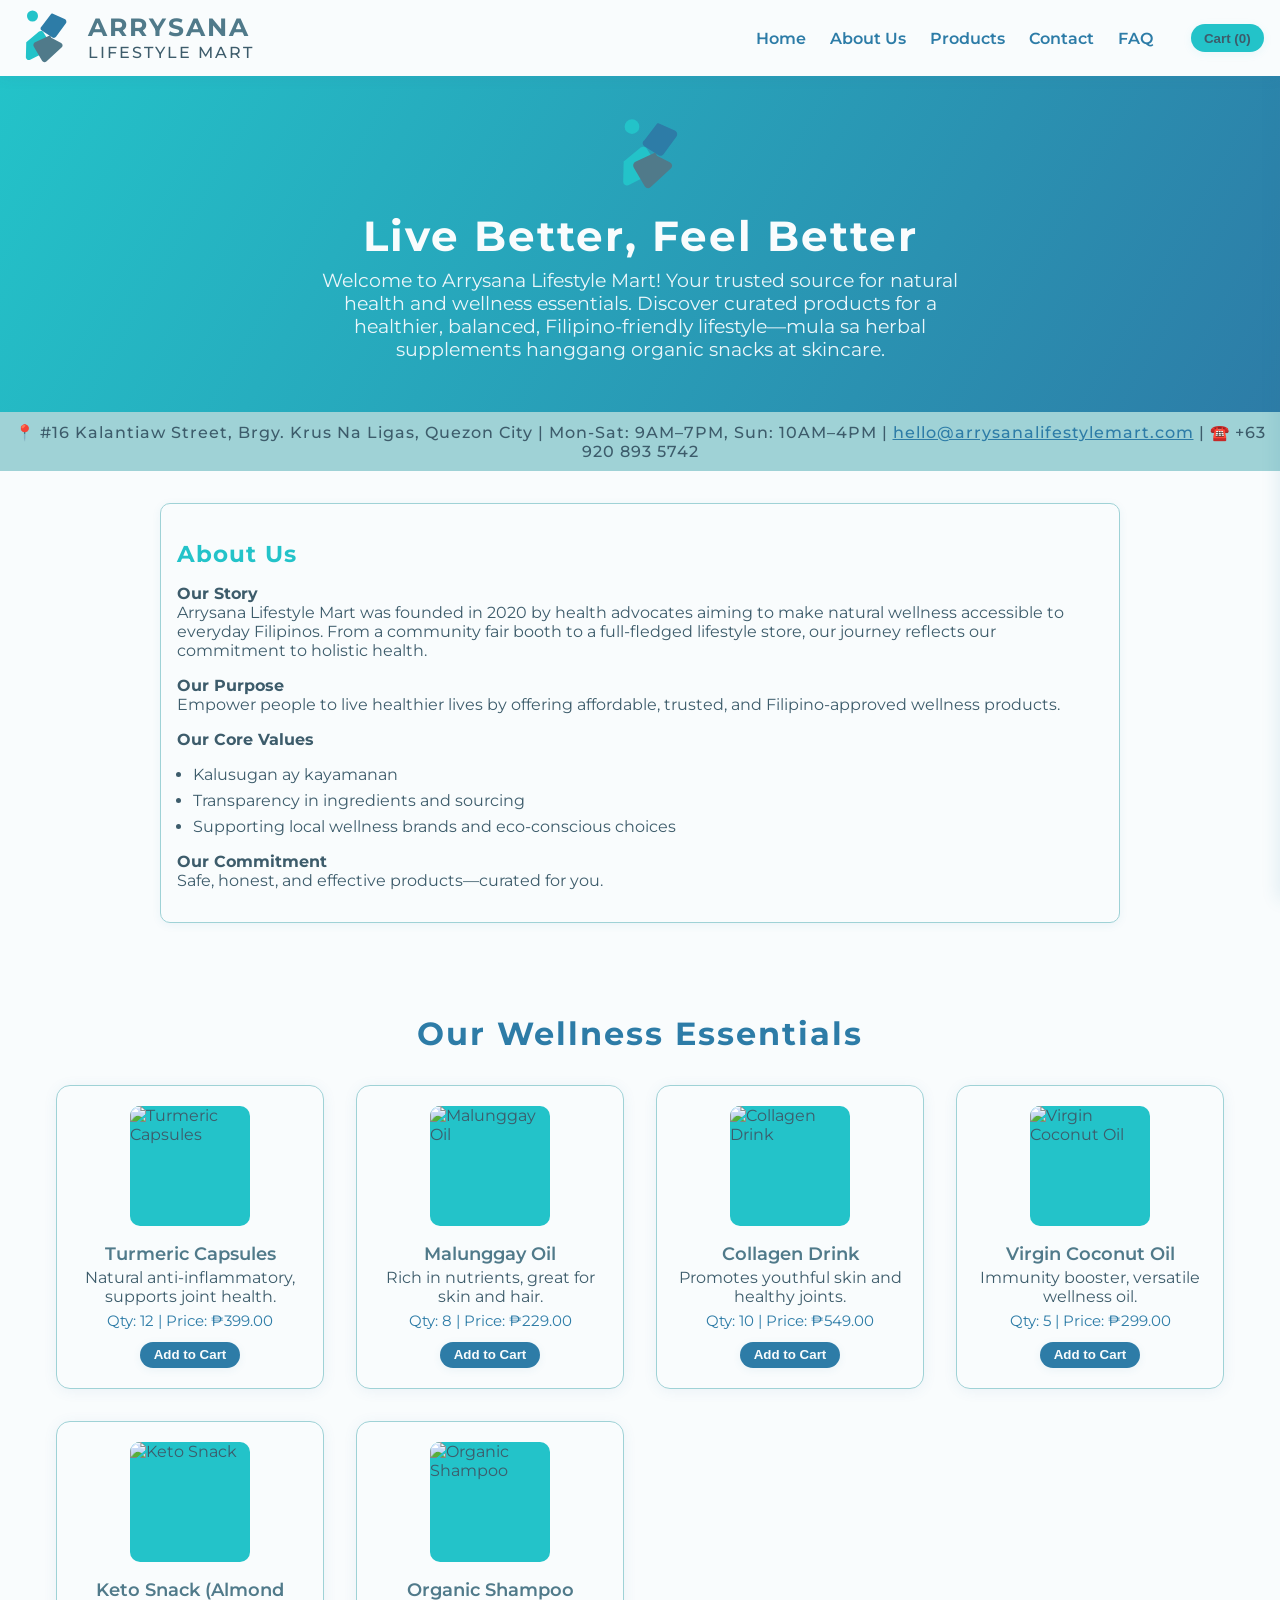
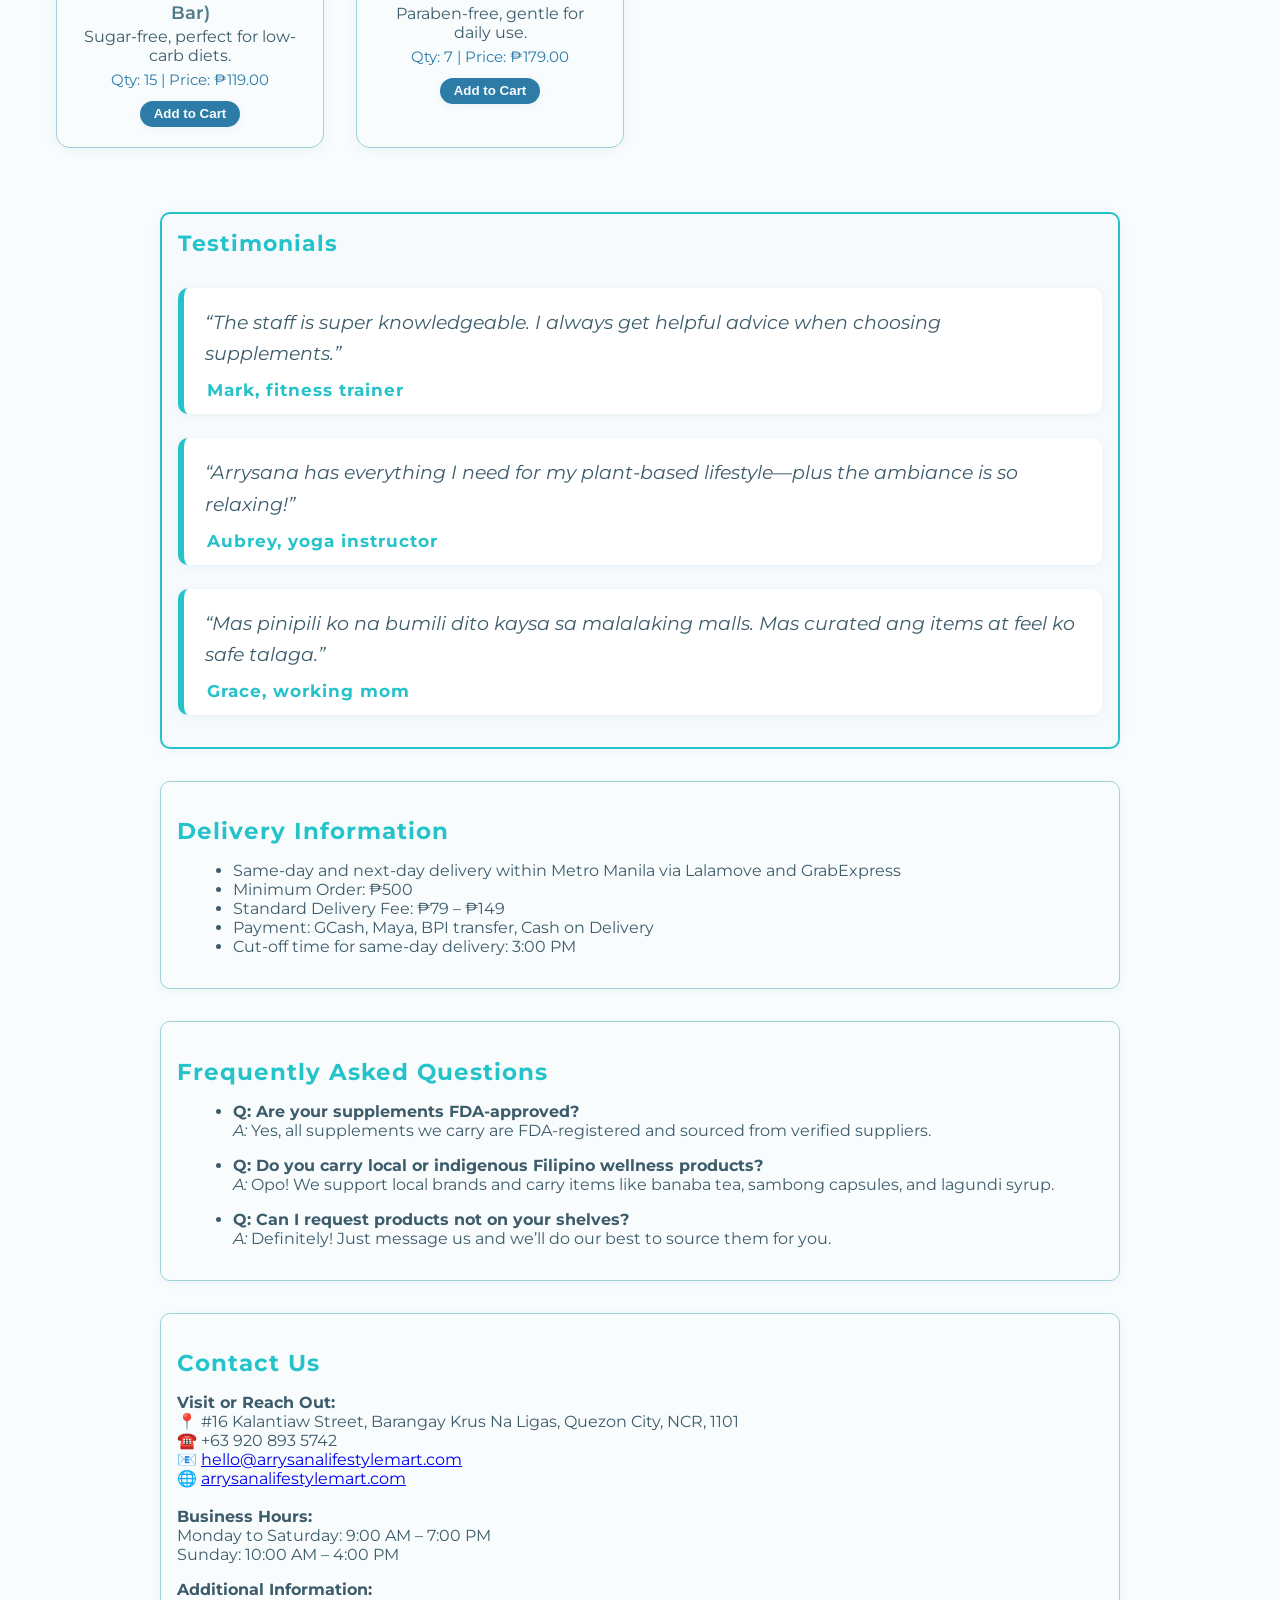
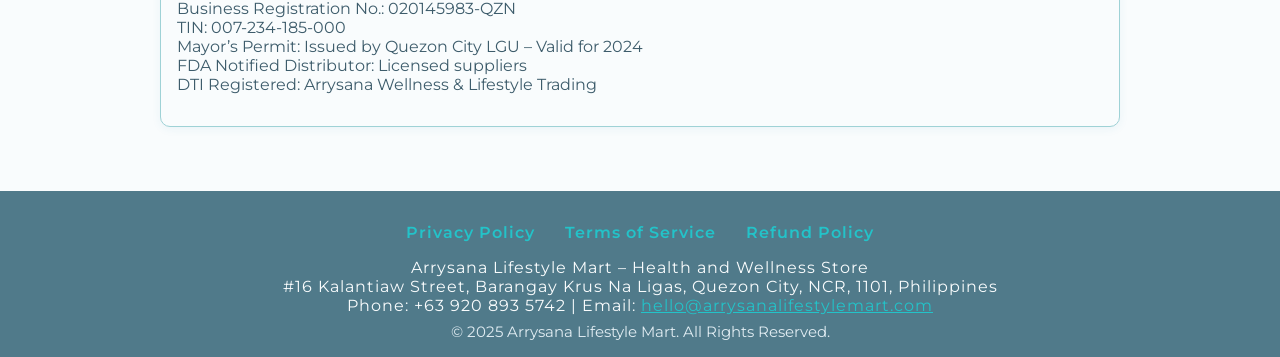
==== index.html @ 14bb4a08 "index.html" ====
<!DOCTYPE html>
<html lang="en">
<head>
    <meta charset="UTF-8">
    <meta name="viewport" content="width=device-width, initial-scale=1.0">
    <title>Arrysana Lifestyle Mart – Health & Wellness Store</title>
    <meta name="description" content="Arrysana Lifestyle Mart is your trusted source for natural health and wellness essentials in Quezon City, Philippines. Shop supplements, snacks, skincare, and more.">
    <link rel="icon" type="image/png" href="image/FAVICON.png">
    <link href="https://fonts.googleapis.com/css?family=Montserrat:400,600&display=swap" rel="stylesheet">
    <style>
        :root {
            --primary: #2D7CA7;
            --secondary: #23C3C9;
            --accent: #507A8A;
            --light-accent: #9FD2D6;
            --dark: #3D5C6B;
            --light: #F9FCFD;
            --font-main: 'Montserrat', Arial, sans-serif;
            --logo-blue: #2D7CA7;
            --logo-teal: #23C3C9;
            --logo-dark: #507A8A;
        }
        * {
            box-sizing: border-box;
        }
        body {
            margin: 0;
            font-family: var(--font-main);
            background: var(--light);
            color: var(--dark);
            min-height: 100vh;
            display: flex;
            flex-direction: column;
        }
        header {
            background: var(--light);
            color: var(--dark);
            box-shadow: 0 2px 12px rgba(60,120,167,0.10);
            padding: 0.5em 0;
            display: flex;
            align-items: center;
            justify-content: space-between;
            flex-wrap: wrap;
            position: sticky;
            top: 0;
            left: 0;
            right: 0;
            z-index: 1003;
            transition: box-shadow 0.2s;
        }
        header.sticky {
            box-shadow: 0 4px 18px rgba(45,124,167,0.16);
            background: var(--light);
        }
        .logo-container {
            display: flex;
            align-items: center;
            padding-left: 1em;
        }
        .logo-svg {
            height: 60px;
            width: 60px;
            margin-right: 0.75em;
            display: flex;
            align-items: center;
            justify-content: center;
        }
        .brand-text {
            display: flex;
            flex-direction: column;
            line-height: 1.1;
        }
        .brand-title {
            font-size: 1.55em;
            font-weight: 700;
            letter-spacing: 2px;
            color: var(--accent);
            margin-bottom: 0.1em;
        }
        .brand-sub {
            font-size: 1em;
            letter-spacing: 2px;
            color: var(--dark);
            font-weight: 500;
        }
        nav {
            display: flex;
            gap: 1.5em;
            padding-right: 1em;
            align-items: center;
            transition: max-height 0.3s, opacity 0.3s;
        }
        nav a {
            color: var(--primary);
            text-decoration: none;
            font-weight: 600;
            font-size: 1em;
            transition: color 0.2s;
        }
        nav a:hover {
            color: var(--secondary);
        }
        .cart-btn {
            background: var(--secondary);
            color: var(--dark);
            border: none;
            border-radius: 20px;
            padding: 0.5em 1em;
            font-weight: 600;
            cursor: pointer;
            margin-left: 1em;
            transition: background 0.18s;
            box-shadow: 0 2px 10px rgba(35,195,201,0.08);
        }
        .cart-btn:hover {
            background: var(--primary);
            color: var(--light);
        }
        .burger {
            display: none;
            flex-direction: column;
            justify-content: center;
            align-items: center;
            width: 45px;
            height: 45px;
            background: none;
            border: none;
            cursor: pointer;
            margin-right: 1em;
        }
        .burger span {
            display: block;
            height: 4px;
            width: 28px;
            background: var(--accent);
            border-radius: 2px;
            margin: 3.5px 0;
            transition: all 0.25s;
        }
        @media (max-width: 900px) {
            .products-grid {
                grid-template-columns: repeat(auto-fit, minmax(200px, 1fr));
            }
            .about-section, .contact-section, .testimonial-section, .delivery-section, .faq-section {
                padding: 0.5em;
            }
            .cart-section {
                width: 100vw;
                max-width: 100vw;
                padding: 1.2em 0.5em;
            }
        }
        @media (max-width: 750px) {
            nav {
                position: absolute;
                top: 100%;
                left: 0;
                right: 0;
                background: var(--light);
                flex-direction: column;
                gap: 0.3em;
                padding: 0.5em 0 0.5em 0;
                box-shadow: 0 2px 12px rgba(60,120,167,0.10);
                max-height: 0;
                overflow: hidden;
                opacity: 0;
                pointer-events: none;
                z-index: 1004;
            }
            nav.open {
                max-height: 350px;
                opacity: 1;
                pointer-events: all;
            }
            .cart-btn {
                margin-left: 0;
            }
            .burger {
                display: flex;
            }
            header {
                flex-direction: row;
            }
        }
        @media (max-width: 600px) {
            header, nav {
                flex-direction: column;
                align-items: stretch;
            }
            .logo-container {
                padding-left: 0.5em;
            }
            .brand-title {
                font-size: 1em;
            }
            .hero-section .logo-svg {
                height: 48px;
                width: 48px;
            }
            .hero-section h1 {
                font-size: 1.35em;
            }
            .products-section h2 {
                font-size: 1.1em;
            }
            main {
                padding-bottom: 4em;
            }
            .cart-section {
                padding: 1em 0.5em;
            }
            footer {
                padding: 1.2em 0.5em 0.5em 0.5em;
            }
        }
        main {
            flex: 1;
            width: 100%;
        }
        .hero-section {
            background: linear-gradient(120deg, var(--logo-teal) 0%, var(--logo-blue) 100%);
            color: var(--light);
            text-align: center;
            padding: 2.5em 1em 2em 1em;
            position: relative;
        }
        .hero-section .logo-svg {
            margin: 0 auto 1em auto;
            display: block;
        }
        .hero-section h1 {
            font-size: 2.6em;
            margin-bottom: 0.2em;
            font-weight: 700;
            letter-spacing: 2px;
        }
        .hero-section p {
            font-size: 1.18em;
            margin: 0 auto 1em auto;
            max-width: 650px;
            color: #eaf6fa;
        }
        .info-bar {
            background: var(--light-accent);
            color: var(--dark);
            text-align: center;
            font-size: 0.97em;
            padding: 0.7em 0;
            letter-spacing: 1px;
            font-weight: 500;
        }
        .info-bar a {
            color: var(--primary);
            text-decoration: underline;
        }
        .products-section {
            padding: 2em 1em;
            max-width: 1200px;
            margin: 0 auto;
        }
        .products-section h2 {
            text-align: center;
            font-size: 2em;
            margin-bottom: 1em;
            font-weight: 700;
            color: var(--logo-blue);
            letter-spacing: 2px;
        }
        .products-grid {
            display: grid;
            grid-template-columns: repeat(auto-fit, minmax(250px, 1fr));
            gap: 2em;
        }
        .product-card {
            background: var(--light);
            border-radius: 14px;
            box-shadow: 0 2px 14px rgba(60,120,167,0.08);
            padding: 1.25em;
            display: flex;
            flex-direction: column;
            align-items: center;
            transition: box-shadow 0.2s;
            border: 1.5px solid var(--light-accent);
        }
        .product-card:hover {
            box-shadow: 0 4px 22px rgba(60,120,167,0.18);
            border-color: var(--logo-teal);
        }
        .product-img {
            width: 120px;
            height: 120px;
            background: var(--secondary);
            border-radius: 10px;
            margin-bottom: 1em;
            display: flex;
            align-items: center;
            justify-content: center;
            overflow: hidden;
        }
        .product-img img {
            width: 100%;
            height: 100%;
            object-fit: contain;
        }
        .product-name {
            font-size: 1.15em;
            font-weight: 600;
            margin-bottom: 0.18em;
            text-align: center;
            color: var(--accent);
        }
        .product-desc {
            font-size: 1em;
            color: var(--dark);
            margin-bottom: 0.3em;
            text-align: center;
        }
        .product-meta {
            font-size: 0.96em;
            margin-bottom: 0.8em;
            text-align: center;
            color: var(--logo-blue);
        }
        .add-cart-btn {
            background: var(--logo-blue);
            color: var(--light);
            border: none;
            border-radius: 16px;
            padding: 0.4em 1em;
            cursor: pointer;
            font-weight: 600;
            transition: background 0.18s;
            box-shadow: 0 2px 8px rgba(45,124,167,0.08);
        }
        .add-cart-btn:hover {
            background: var(--secondary);
            color: var(--dark);
        }
        .cart-section {
            position: fixed;
            right: 0;
            top: 0;
            width: 360px;
            max-width: 97vw;
            height: 100vh;
            background: var(--light);
            box-shadow: -3px 0 16px rgba(45,124,167,0.11);
            padding: 2em 1.2em 2em 1.2em;
            transform: translateX(100%);
            transition: transform 0.3s;
            z-index: 1002;
        }
        .cart-section.open {
            transform: translateX(0);
        }
        .cart-header {
            font-size: 1.35em;
            font-weight: 700;
            margin-bottom: 1em;
            color: var(--logo-blue);
            display: flex;
            align-items: center;
            justify-content: space-between;
        }
        .cart-items {
            min-height: 120px;
            margin-bottom: 1em;
        }
        .cart-item {
            display: flex;
            align-items: center;
            justify-content: space-between;
            padding: 0.5em 0;
            border-bottom: 1px solid #eee;
            font-size: 1em;
        }
        .cart-item-name {
            flex: 1;
        }
        .cart-item-qty,
        .cart-item-price {
            margin: 0 0.5em;
            white-space: nowrap;
        }
        .cart-footer {
            border-top: 1px solid #eee;
            padding-top: 1em;
            font-size: 1.07em;
        }
        .cart-total {
            font-weight: 700;
            color: var(--logo-teal);
        }
        .checkout-btn {
            background: var(--secondary);
            color: var(--dark);
            border: none;
            border-radius: 20px;
            padding: 0.6em 1.5em;
            font-weight: 700;
            cursor: pointer;
            margin-top: 0.5em;
            transition: background 0.18s;
            width: 100%;
            box-shadow: 0 2px 8px rgba(35,195,201,0.09);
        }
        .checkout-btn:hover {
            background: var(--logo-blue);
            color: var(--light);
        }
        .close-cart-btn {
            background: none;
            border: none;
            font-size: 1.3em;
            cursor: pointer;
            color: var(--logo-blue);
            margin-left: 1em;
        }
        .about-section, .contact-section, .testimonial-section, .delivery-section, .faq-section {
            max-width: 960px;
            margin: 2em auto;
            padding: 1em;
            background: var(--light);
            border-radius: 10px;
            box-shadow: 0 2px 10px rgba(45,124,167,0.07);
            border: 1.5px solid var(--light-accent);
        }
        .about-section h2, .contact-section h2, .testimonial-section h2, .delivery-section h2, .faq-section h2 {
            font-size: 1.45em;
            font-weight: 700;
            margin-bottom: 0.5em;
            color: var(--logo-teal);
            letter-spacing: 1px;
        }
        .core-values {
            margin: 1em 0;
            padding-left: 1em;
        }
        .core-values li {
            margin-bottom: 0.45em;
        }
        /* TESTIMONIALS NEW STYLE */
        .testimonial-section {
            border: 2px solid var(--logo-teal);
            background: #f7fafc;
            box-shadow: 0 2px 14px rgba(45,124,167,0.06);
        }
        .testimonial-list {
            display: flex;
            flex-direction: column;
            gap: 1.5em;
            margin: 2em 0 1em 0;
        }
        .testimonial {
            background: #fff;
            border-radius: 10px;
            border-left: 6px solid var(--logo-teal);
            padding: 1.1em 1.2em 0.8em 1.2em;
            position: relative;
            box-shadow: 0 2px 8px rgba(45,124,167,0.07);
            font-size: 1.08em;
            margin-bottom: 0;
        }
        .testimonial-quote {
            font-style: italic;
            color: var(--dark);
            margin-bottom: 0.55em;
            display: block;
            font-size: 1.08em;
            line-height: 1.7;
        }
        .testimonial-author {
            font-style: normal;
            font-weight: 700;
            color: var(--logo-teal);
            display: block;
            font-size: 0.98em;
            letter-spacing: 1px;
            margin-bottom: 0;
            margin-top: 0.1em;
            padding-left: 2px;
        }
        .testimonial-section h2 {
            font-size: 1.35em;
            font-weight: 700;
            color: var(--logo-teal);
            letter-spacing: 1px;
            text-align: left;
            margin-top: 0;
            margin-bottom: 0.5em;
        }
        .delivery-list, .faq-list {
            margin-left: 1em;
        }
        .faq-list li {
            margin-bottom: 1em;
        }
        footer {
            background: var(--accent);
            color: var(--light);
            padding: 2em 1em 1em 1em;
            text-align: center;
            margin-top: 2em;
        }
        .footer-links {
            margin-bottom: 1em;
        }
        .footer-links a {
            color: var(--logo-teal);
            text-decoration: none;
            margin: 0 0.8em;
            font-weight: 600;
            letter-spacing: 1px;
        }
        .footer-links a:hover {
            text-decoration: underline;
        }
        .footer-info {
            font-size: 0.98em;
            margin-bottom: 0.5em;
            letter-spacing: 1px;
        }
        .footer-info a {
            color: var(--secondary);
        }
        .footer-copyright {
            font-size: 0.92em;
            color: #e0ecf2;
        }
    </style>
</head>
<body>
    <header id="mainHeader">
        <div class="logo-container">
            <span class="logo-svg" aria-label="Arrysana Lifestyle Mart Logo">
                <!-- Inline SVG from logo image1 -->
                <svg width="60" height="60" viewBox="0 0 638 653" fill="none" xmlns="http://www.w3.org/2000/svg">
                    <circle cx="172" cy="87" r="60" fill="#23C3C9"/>
                    <path d="M388 60L522 119C542 128 547 153 534 170L428 314C419 326 402 329 389 321L273 246C255 235 255 209 273 198L374 66C380 59 388 60 388 60Z" fill="#2D7CA7"/>
                    <path d="M104 372L243 257C259 245 282 249 292 266L379 408C388 424 380 445 363 454L147 563C127 574 103 561 100 539L104 372Z" fill="#23C3C9"/>
                    <path d="M376 324L484 380C502 390 505 414 491 427L323 582C309 595 286 591 276 574L187 423C176 406 182 383 200 374L353 301C366 295 376 324 376 324Z" fill="#507A8A"/>
                </svg>
            </span>
            <span class="brand-text">
                <span class="brand-title">ARRYSANA</span>
                <span class="brand-sub">LIFESTYLE MART</span>
            </span>
        </div>
        <button class="burger" id="burgerBtn" aria-label="Toggle navigation" aria-expanded="false">
            <span></span>
            <span></span>
            <span></span>
        </button>
        <nav id="mainNav">
            <a href="#home">Home</a>
            <a href="#about">About Us</a>
            <a href="#products">Products</a>
            <a href="#contact">Contact</a>
            <a href="#faq">FAQ</a>
            <button class="cart-btn" onclick="toggleCart()">Cart (<span id="cartCount">0</span>)</button>
        </nav>
    </header>
    <main>
        <section class="hero-section" id="home">
            <span class="logo-svg" aria-label="Arrysana Lifestyle Mart Logo">
                <!-- Inline SVG from logo image1 -->
                <svg width="80" height="80" viewBox="0 0 638 653" fill="none" xmlns="http://www.w3.org/2000/svg">
                    <circle cx="172" cy="87" r="60" fill="#23C3C9"/>
                    <path d="M388 60L522 119C542 128 547 153 534 170L428 314C419 326 402 329 389 321L273 246C255 235 255 209 273 198L374 66C380 59 388 60 388 60Z" fill="#2D7CA7"/>
                    <path d="M104 372L243 257C259 245 282 249 292 266L379 408C388 424 380 445 363 454L147 563C127 574 103 561 100 539L104 372Z" fill="#23C3C9"/>
                    <path d="M376 324L484 380C502 390 505 414 491 427L323 582C309 595 286 591 276 574L187 423C176 406 182 383 200 374L353 301C366 295 376 324 376 324Z" fill="#507A8A"/>
                </svg>
            </span>
            <h1>Live Better, Feel Better</h1>
            <p>Welcome to Arrysana Lifestyle Mart! Your trusted source for natural health and wellness essentials. Discover curated products for a healthier, balanced, Filipino-friendly lifestyle—mula sa herbal supplements hanggang organic snacks at skincare.</p>
        </section>
        <div class="info-bar">
            📍 #16 Kalantiaw Street, Brgy. Krus Na Ligas, Quezon City | Mon-Sat: 9AM–7PM, Sun: 10AM–4PM | <a href="mailto:hello@arrysanalifestylemart.com">hello@arrysanalifestylemart.com</a> | ☎️ +63 920 893 5742
        </div>
        <section class="about-section" id="about">
            <h2>About Us</h2>
            <p><strong>Our Story</strong><br>
            Arrysana Lifestyle Mart was founded in 2020 by health advocates aiming to make natural wellness accessible to everyday Filipinos. From a community fair booth to a full-fledged lifestyle store, our journey reflects our commitment to holistic health.</p>
            <p><strong>Our Purpose</strong><br>
            Empower people to live healthier lives by offering affordable, trusted, and Filipino-approved wellness products.</p>
            <p><strong>Our Core Values</strong></p>
            <ul class="core-values">
                <li>Kalusugan ay kayamanan</li>
                <li>Transparency in ingredients and sourcing</li>
                <li>Supporting local wellness brands and eco-conscious choices</li>
            </ul>
            <p><strong>Our Commitment</strong><br>
            Safe, honest, and effective products—curated for you.</p>
        </section>
        <section class="products-section" id="products">
            <h2>Our Wellness Essentials</h2>
            <div class="products-grid">
                <!-- Product 1 -->
                <div class="product-card">
                    <div class="product-img">
                        <img src="https://via.placeholder.com/120?text=Turmeric+Capsules" alt="Turmeric Capsules">
                    </div>
                    <div class="product-name">Turmeric Capsules</div>
                    <div class="product-desc">Natural anti-inflammatory, supports joint health.</div>
                    <div class="product-meta">Qty: 12 | Price: ₱399.00</div>
                    <button class="add-cart-btn" onclick="addToCart('Turmeric Capsules', 399, 1)">Add to Cart</button>
                </div>
                <!-- Product 2 -->
                <div class="product-card">
                    <div class="product-img">
                        <img src="https://via.placeholder.com/120?text=Malunggay+Oil" alt="Malunggay Oil">
                    </div>
                    <div class="product-name">Malunggay Oil</div>
                    <div class="product-desc">Rich in nutrients, great for skin and hair.</div>
                    <div class="product-meta">Qty: 8 | Price: ₱229.00</div>
                    <button class="add-cart-btn" onclick="addToCart('Malunggay Oil', 229, 1)">Add to Cart</button>
                </div>
                <!-- Product 3 -->
                <div class="product-card">
                    <div class="product-img">
                        <img src="https://via.placeholder.com/120?text=Collagen+Drink" alt="Collagen Drink">
                    </div>
                    <div class="product-name">Collagen Drink</div>
                    <div class="product-desc">Promotes youthful skin and healthy joints.</div>
                    <div class="product-meta">Qty: 10 | Price: ₱549.00</div>
                    <button class="add-cart-btn" onclick="addToCart('Collagen Drink', 549, 1)">Add to Cart</button>
                </div>
                <!-- Product 4 -->
                <div class="product-card">
                    <div class="product-img">
                        <img src="https://via.placeholder.com/120?text=Virgin+Coconut+Oil" alt="Virgin Coconut Oil">
                    </div>
                    <div class="product-name">Virgin Coconut Oil</div>
                    <div class="product-desc">Immunity booster, versatile wellness oil.</div>
                    <div class="product-meta">Qty: 5 | Price: ₱299.00</div>
                    <button class="add-cart-btn" onclick="addToCart('Virgin Coconut Oil', 299, 1)">Add to Cart</button>
                </div>
                <!-- Product 5 -->
                <div class="product-card">
                    <div class="product-img">
                        <img src="https://via.placeholder.com/120?text=Keto+Snack" alt="Keto Snack">
                    </div>
                    <div class="product-name">Keto Snack (Almond Bar)</div>
                    <div class="product-desc">Sugar-free, perfect for low-carb diets.</div>
                    <div class="product-meta">Qty: 15 | Price: ₱119.00</div>
                    <button class="add-cart-btn" onclick="addToCart('Keto Snack (Almond Bar)', 119, 1)">Add to Cart</button>
                </div>
                <!-- Product 6 -->
                <div class="product-card">
                    <div class="product-img">
                        <img src="https://via.placeholder.com/120?text=Organic+Shampoo" alt="Organic Shampoo">
                    </div>
                    <div class="product-name">Organic Shampoo</div>
                    <div class="product-desc">Paraben-free, gentle for daily use.</div>
                    <div class="product-meta">Qty: 7 | Price: ₱179.00</div>
                    <button class="add-cart-btn" onclick="addToCart('Organic Shampoo', 179, 1)">Add to Cart</button>
                </div>
                <!-- More products can be added following this structure -->
            </div>
        </section>
        <section class="testimonial-section">
            <h2>Testimonials</h2>
            <div class="testimonial-list">
                <div class="testimonial">
                    <span class="testimonial-quote">“The staff is super knowledgeable. I always get helpful advice when choosing supplements.”</span>
                    <span class="testimonial-author">Mark, fitness trainer</span>
                </div>
                <div class="testimonial">
                    <span class="testimonial-quote">“Arrysana has everything I need for my plant-based lifestyle—plus the ambiance is so relaxing!”</span>
                    <span class="testimonial-author">Aubrey, yoga instructor</span>
                </div>
                <div class="testimonial">
                    <span class="testimonial-quote">“Mas pinipili ko na bumili dito kaysa sa malalaking malls. Mas curated ang items at feel ko safe talaga.”</span>
                    <span class="testimonial-author">Grace, working mom</span>
                </div>
            </div>
        </section>
        <section class="delivery-section">
            <h2>Delivery Information</h2>
            <ul class="delivery-list">
                <li>Same-day and next-day delivery within Metro Manila via Lalamove and GrabExpress</li>
                <li>Minimum Order: ₱500</li>
                <li>Standard Delivery Fee: ₱79 – ₱149</li>
                <li>Payment: GCash, Maya, BPI transfer, Cash on Delivery</li>
                <li>Cut-off time for same-day delivery: 3:00 PM</li>
            </ul>
        </section>
        <section class="faq-section" id="faq">
            <h2>Frequently Asked Questions</h2>
            <ul class="faq-list">
                <li><strong>Q: Are your supplements FDA-approved?</strong><br>
                <em>A:</em> Yes, all supplements we carry are FDA-registered and sourced from verified suppliers.</li>
                <li><strong>Q: Do you carry local or indigenous Filipino wellness products?</strong><br>
                <em>A:</em> Opo! We support local brands and carry items like banaba tea, sambong capsules, and lagundi syrup.</li>
                <li><strong>Q: Can I request products not on your shelves?</strong><br>
                <em>A:</em> Definitely! Just message us and we’ll do our best to source them for you.</li>
            </ul>
        </section>
        <section class="contact-section" id="contact">
            <h2>Contact Us</h2>
            <p>
                <strong>Visit or Reach Out:</strong><br>
                📍 #16 Kalantiaw Street, Barangay Krus Na Ligas, Quezon City, NCR, 1101<br>
                ☎️ +63 920 893 5742<br>
                📧 <a href="mailto:hello@arrysanalifestylemart.com">hello@arrysanalifestylemart.com</a><br>
                🌐 <a href="https://arrysanalifestylemart.com" target="_blank">arrysanalifestylemart.com</a><br>
                <br>
                <strong>Business Hours:</strong><br>
                Monday to Saturday: 9:00 AM – 7:00 PM<br>
                Sunday: 10:00 AM – 4:00 PM
            </p>
            <p>
                <strong>Additional Information:</strong><br>
                Business Registration No.: 020145983-QZN<br>
                TIN: 007-234-185-000<br>
                Mayor’s Permit: Issued by Quezon City LGU – Valid for 2024<br>
                FDA Notified Distributor: Licensed suppliers<br>
                DTI Registered: Arrysana Wellness & Lifestyle Trading
            </p>
        </section>
        <!-- Cart Sidebar -->
        <aside class="cart-section" id="cartSidebar">
            <div class="cart-header">
                Cart
                <button class="close-cart-btn" onclick="toggleCart()" aria-label="Close cart">&times;</button>
            </div>
            <div class="cart-items" id="cartItems">
                <div style="color:#888;text-align:center;">Your cart is empty.</div>
            </div>
            <div class="cart-footer">
                <div class="cart-total">Total: ₱<span id="cartTotal">0.00</span></div>
                <button class="checkout-btn" onclick="checkout()" disabled id="checkoutBtn">Checkout</button>
            </div>
        </aside>
    </main>
    <footer>
        <div class="footer-links">
            <a href="privacy-policy.html">Privacy Policy</a>
            <a href="terms.html">Terms of Service</a>
            <a href="refund-policy.html">Refund Policy</a>
        </div>
        <div class="footer-info">
            Arrysana Lifestyle Mart – Health and Wellness Store<br>
            #16 Kalantiaw Street, Barangay Krus Na Ligas, Quezon City, NCR, 1101, Philippines<br>
            Phone: +63 920 893 5742 | Email: <a href="mailto:hello@arrysanalifestylemart.com">hello@arrysanalifestylemart.com</a>
        </div>
        <div class="footer-copyright">
            &copy; 2025 Arrysana Lifestyle Mart. All Rights Reserved.
        </div>
    </footer>
    <script>
        // Sticky header effect
        (function() {
            var header = document.getElementById('mainHeader');
            var lastScroll = 0;
            window.addEventListener('scroll', function() {
                var currScroll = window.scrollY || document.documentElement.scrollTop;
                if (currScroll > 12) {
                    if (!header.classList.contains('sticky')) {
                        header.classList.add('sticky');
                    }
                } else {
                    if (header.classList.contains('sticky')) {
                        header.classList.remove('sticky');
                    }
                }
                lastScroll = currScroll;
            });
        })();

        // Burger menu logic
        (function() {
            var burgerBtn = document.getElementById('burgerBtn');
            var nav = document.getElementById('mainNav');
            burgerBtn.addEventListener('click', function() {
                var isOpen = nav.classList.toggle('open');
                burgerBtn.setAttribute('aria-expanded', isOpen ? 'true' : 'false');
                // Animate burger icon
                if (isOpen) {
                    burgerBtn.children[0].style.transform = "rotate(45deg) translate(6px, 6px)";
                    burgerBtn.children[1].style.opacity = "0";
                    burgerBtn.children[2].style.transform = "rotate(-45deg) translate(7px, -7px)";
                } else {
                    burgerBtn.children[0].style.transform = "";
                    burgerBtn.children[1].style.opacity = "1";
                    burgerBtn.children[2].style.transform = "";
                }
            });
            // Close nav when clicking link (mobile only)
            Array.from(nav.querySelectorAll('a, button.cart-btn')).forEach(function(el) {
                el.addEventListener('click', function() {
                    if (window.innerWidth <= 750 && nav.classList.contains('open')) {
                        nav.classList.remove('open');
                        burgerBtn.setAttribute('aria-expanded', 'false');
                        burgerBtn.children[0].style.transform = "";
                        burgerBtn.children[1].style.opacity = "1";
                        burgerBtn.children[2].style.transform = "";
                    }
                });
            });
            // Responsive: close nav on resize
            window.addEventListener('resize', function() {
                if (window.innerWidth > 750 && nav.classList.contains('open')) {
                    nav.classList.remove('open');
                    burgerBtn.setAttribute('aria-expanded', 'false');
                    burgerBtn.children[0].style.transform = "";
                    burgerBtn.children[1].style.opacity = "1";
                    burgerBtn.children[2].style.transform = "";
                }
            });
        })();

        // Simple cart logic (for demo, non-persistent)
        let cart = [];
        function addToCart(name, price, qty) {
            let found = cart.find(item => item.name === name);
            if (found) {
                found.qty += qty;
            } else {
                cart.push({ name, price, qty });
            }
            renderCart();
        }
        function renderCart() {
            const cartItemsDiv = document.getElementById('cartItems');
            cartItemsDiv.innerHTML = '';
            let total = 0;
            if (cart.length === 0) {
                cartItemsDiv.innerHTML = '<div style="color:#888;text-align:center;">Your cart is empty.</div>';
                document.getElementById('checkoutBtn').disabled = true;
            } else {
                cart.forEach((item, i) => {
                    total += item.price * item.qty;
                    cartItemsDiv.innerHTML += `
                        <div class="cart-item">
                            <span class="cart-item-name">${item.name}</span>
                            <span class="cart-item-qty">x${item.qty}</span>
                            <span class="cart-item-price">₱${item.price.toFixed(2)}</span>
                            <button style="background:none;border:none;color:#e74c3c;font-size:1.1em;cursor:pointer;" onclick="removeCartItem(${i})" aria-label="Remove item">&times;</button>
                        </div>
                    `;
                });
                document.getElementById('checkoutBtn').disabled = false;
            }
            document.getElementById('cartTotal').textContent = total.toFixed(2);
            document.getElementById('cartCount').textContent = cart.reduce((sum, item) => sum + item.qty, 0);
        }
        function removeCartItem(index) {
            cart.splice(index, 1);
            renderCart();
        }
        function toggleCart() {
            document.getElementById('cartSidebar').classList.toggle('open');
        }
        function checkout() {
            // Go to order-summary.html
            window.location.href = "order-summary.html";
        }
    </script>
</body>
</html>
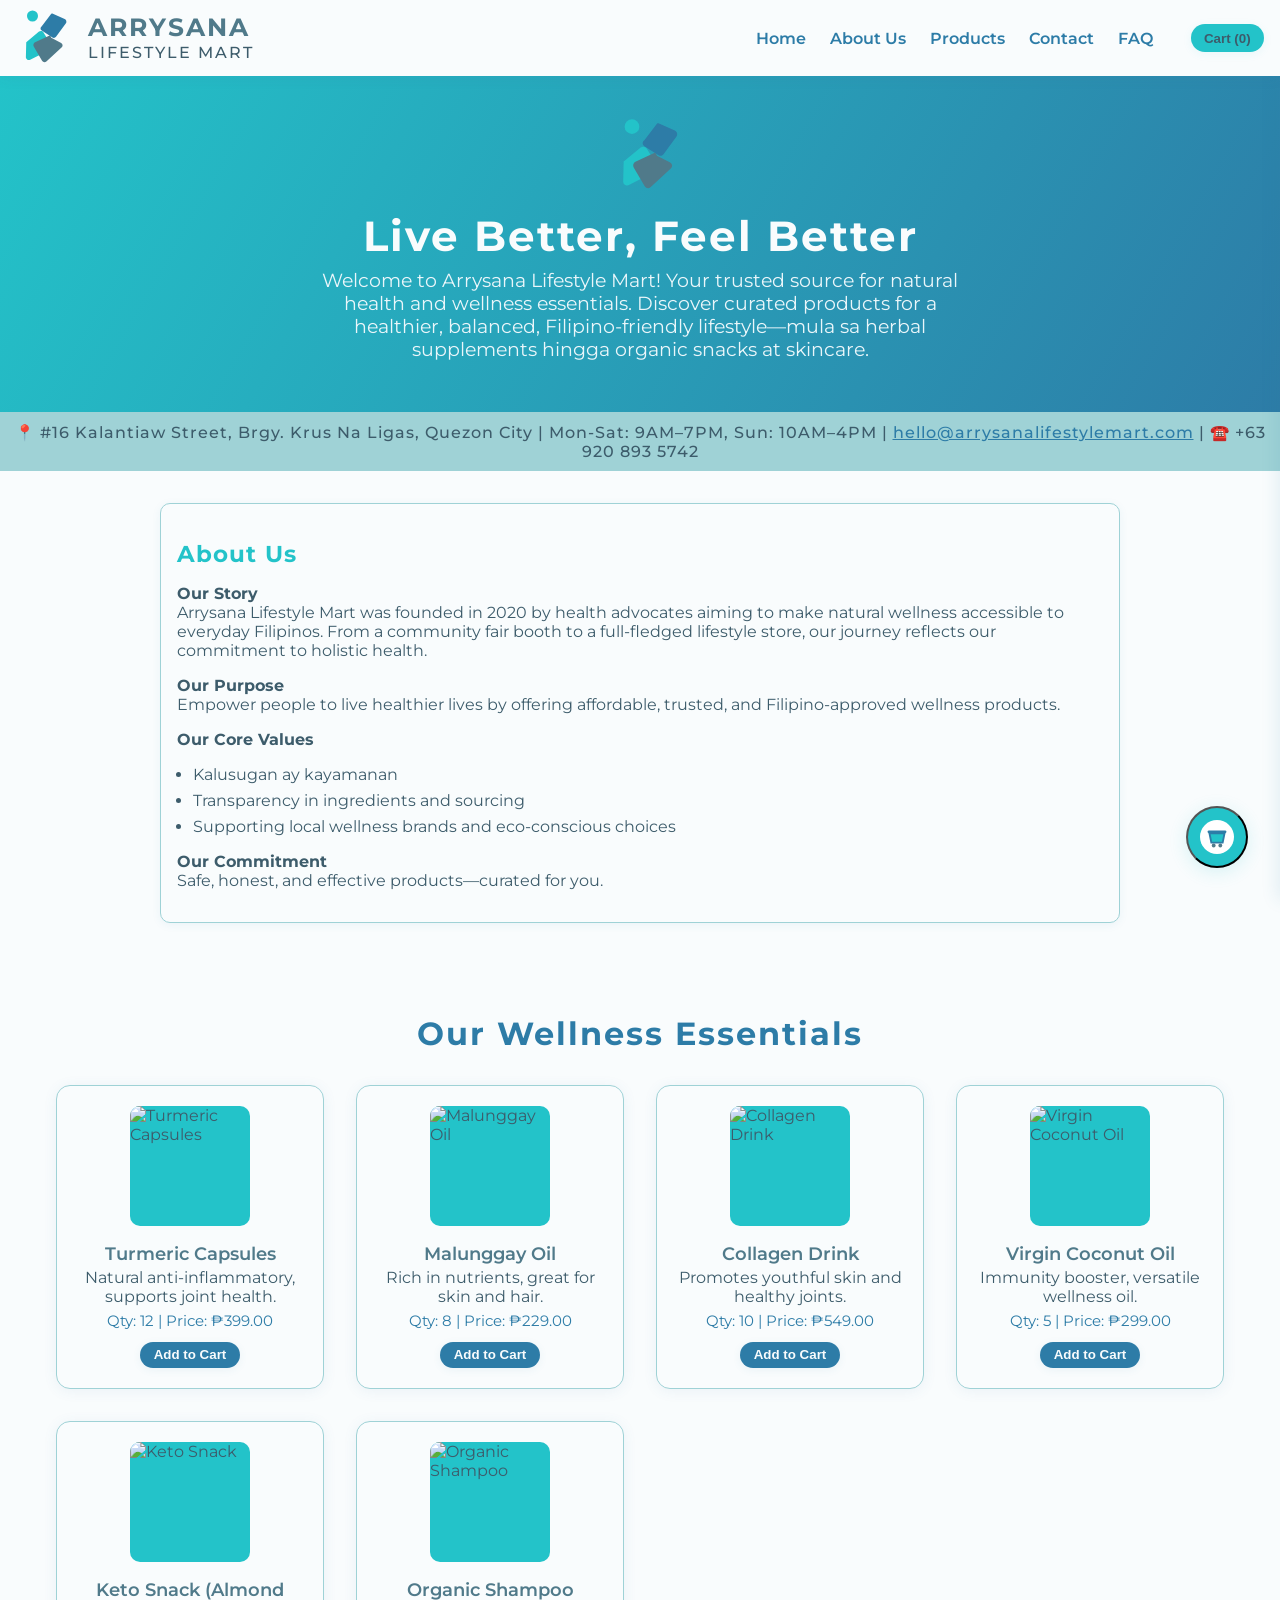
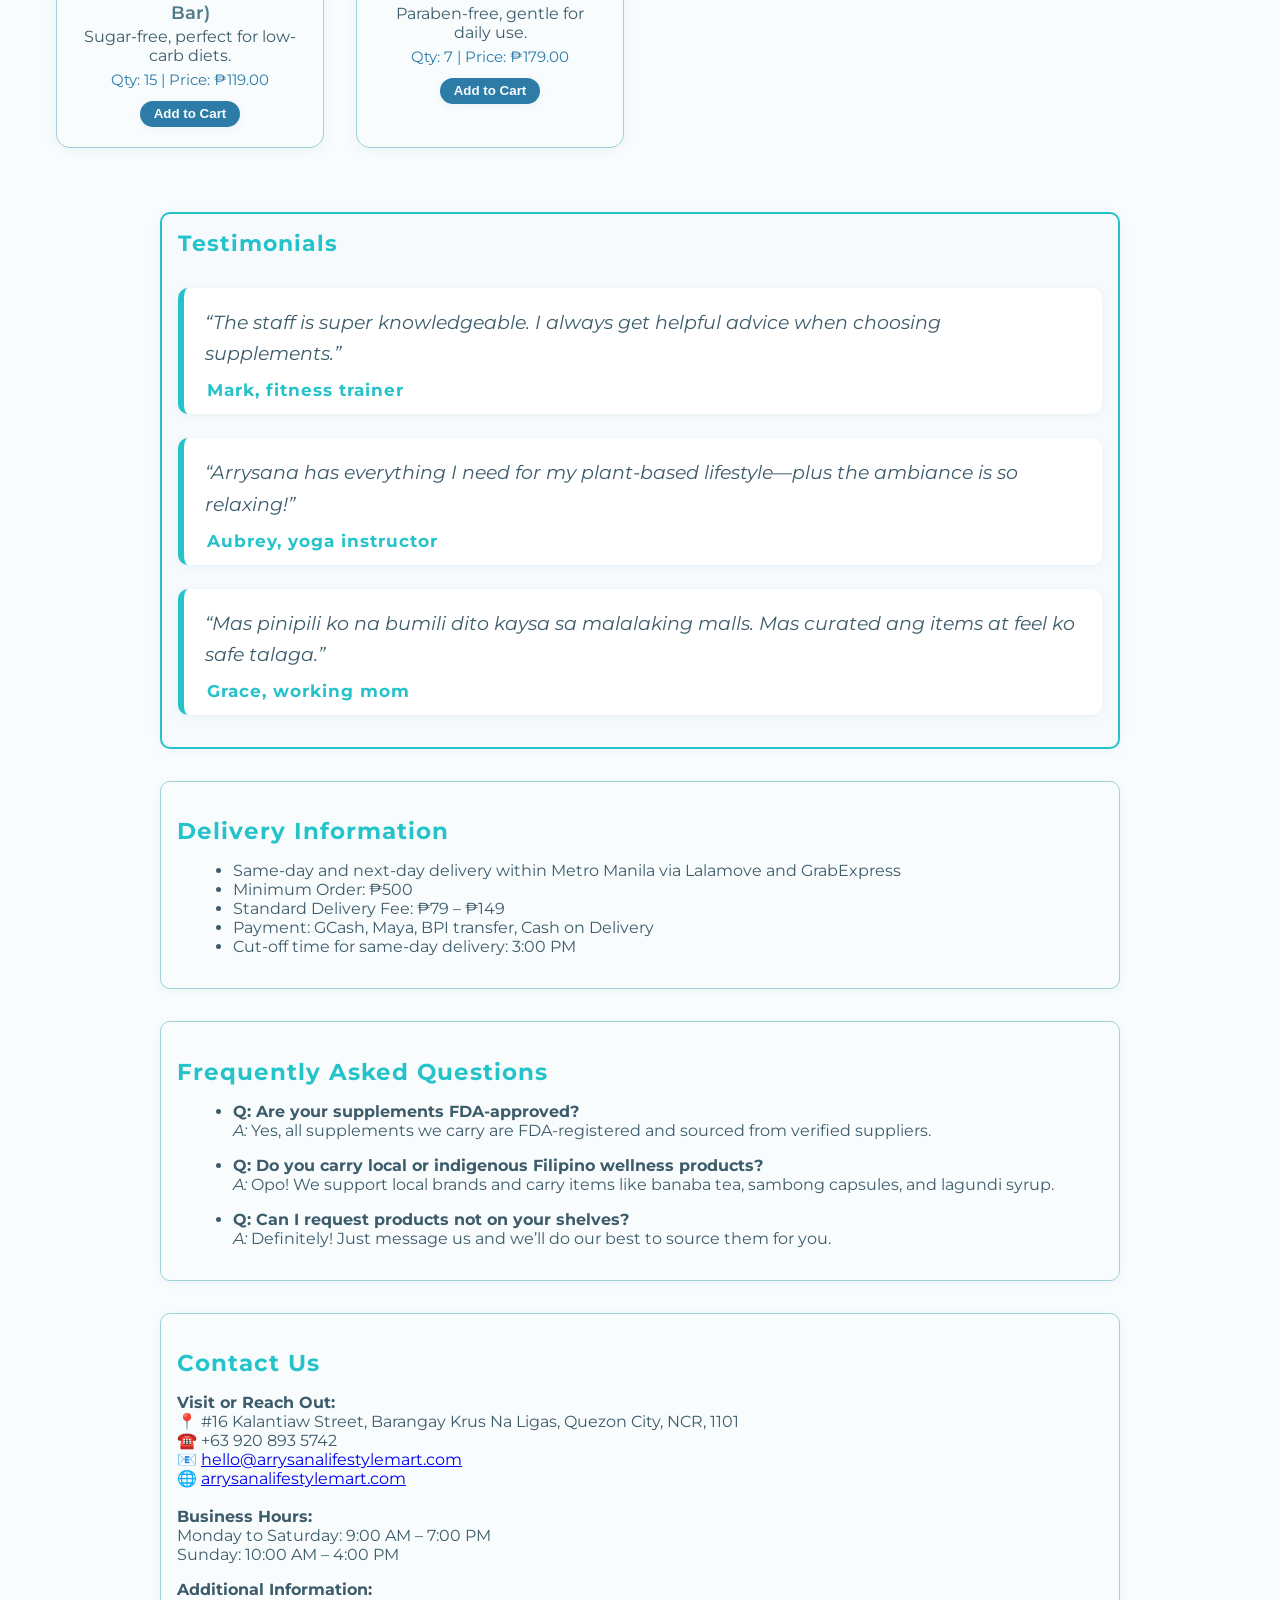
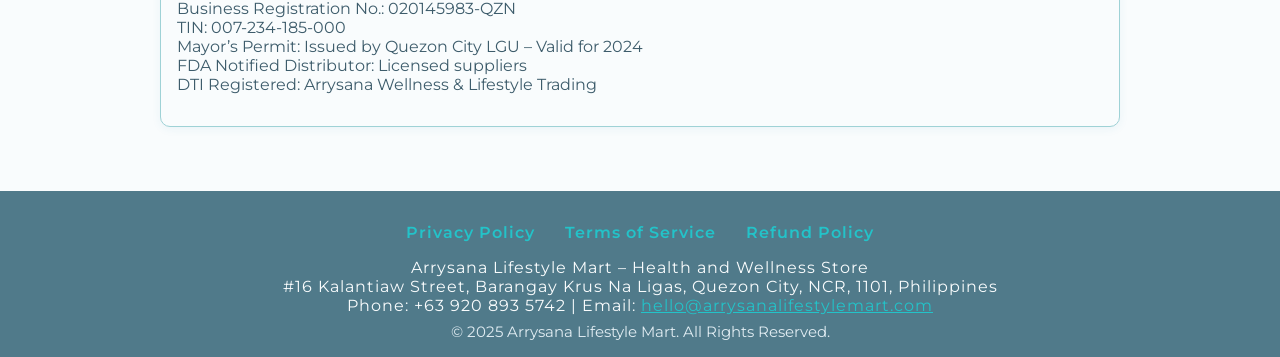
==== commit db5467cb: "index.html" ====
--- a/index.html
+++ b/index.html
@@ -52,6 +52,13 @@
             box-shadow: 0 4px 18px rgba(45,124,167,0.16);
             background: var(--light);
         }
+        .header-inner {
+            width: 100%;
+            display: flex;
+            align-items: center;
+            justify-content: space-between;
+            position: relative;
+        }
         .logo-container {
             display: flex;
             align-items: center;
@@ -126,7 +133,10 @@
             background: none;
             border: none;
             cursor: pointer;
-            margin-right: 1em;
+            position: absolute;
+            right: 2.5vw;
+            top: 50%;
+            transform: translateY(-50%);
         }
         .burger span {
             display: block;
@@ -177,9 +187,13 @@
             }
             .burger {
                 display: flex;
+                right: 2vw;
             }
             header {
                 flex-direction: row;
+            }
+            .header-inner {
+                min-height: 70px;
             }
         }
         @media (max-width: 600px) {
@@ -439,7 +453,6 @@
         .core-values li {
             margin-bottom: 0.45em;
         }
-        /* TESTIMONIALS NEW STYLE */
         .testimonial-section {
             border: 2px solid var(--logo-teal);
             background: #f7fafc;
@@ -495,6 +508,44 @@
         .faq-list li {
             margin-bottom: 1em;
         }
+        /* Floating cart button */
+        .floating-cart-btn {
+            position: fixed;
+            bottom: 2.5vw;
+            right: 2.5vw;
+            z-index: 9999;
+            background: var(--secondary);
+            border-radius: 50%;
+            box-shadow: 0 4px 18px rgba(35,195,201,0.16);
+            width: 62px;
+            height: 62px;
+            display: flex;
+            align-items: center;
+            justify-content: center;
+            cursor: pointer;
+            transition: box-shadow 0.18s, background 0.18s;
+        }
+        .floating-cart-btn:hover {
+            background: var(--primary);
+            box-shadow: 0 6px 24px rgba(45,124,167,0.22);
+        }
+        .floating-cart-icon {
+            width: 34px;
+            height: 34px;
+            display: block;
+        }
+        @media (max-width: 600px) {
+            .floating-cart-btn {
+                bottom: 16px;
+                right: 16px;
+                width: 54px;
+                height: 54px;
+            }
+            .floating-cart-icon {
+                width: 28px;
+                height: 28px;
+            }
+        }
         footer {
             background: var(--accent);
             color: var(--light);
@@ -531,34 +582,36 @@
 </head>
 <body>
     <header id="mainHeader">
-        <div class="logo-container">
-            <span class="logo-svg" aria-label="Arrysana Lifestyle Mart Logo">
-                <!-- Inline SVG from logo image1 -->
-                <svg width="60" height="60" viewBox="0 0 638 653" fill="none" xmlns="http://www.w3.org/2000/svg">
-                    <circle cx="172" cy="87" r="60" fill="#23C3C9"/>
-                    <path d="M388 60L522 119C542 128 547 153 534 170L428 314C419 326 402 329 389 321L273 246C255 235 255 209 273 198L374 66C380 59 388 60 388 60Z" fill="#2D7CA7"/>
-                    <path d="M104 372L243 257C259 245 282 249 292 266L379 408C388 424 380 445 363 454L147 563C127 574 103 561 100 539L104 372Z" fill="#23C3C9"/>
-                    <path d="M376 324L484 380C502 390 505 414 491 427L323 582C309 595 286 591 276 574L187 423C176 406 182 383 200 374L353 301C366 295 376 324 376 324Z" fill="#507A8A"/>
-                </svg>
-            </span>
-            <span class="brand-text">
-                <span class="brand-title">ARRYSANA</span>
-                <span class="brand-sub">LIFESTYLE MART</span>
-            </span>
+        <div class="header-inner">
+            <div class="logo-container">
+                <span class="logo-svg" aria-label="Arrysana Lifestyle Mart Logo">
+                    <!-- Inline SVG from logo image1 -->
+                    <svg width="60" height="60" viewBox="0 0 638 653" fill="none" xmlns="http://www.w3.org/2000/svg">
+                        <circle cx="172" cy="87" r="60" fill="#23C3C9"/>
+                        <path d="M388 60L522 119C542 128 547 153 534 170L428 314C419 326 402 329 389 321L273 246C255 235 255 209 273 198L374 66C380 59 388 60 388 60Z" fill="#2D7CA7"/>
+                        <path d="M104 372L243 257C259 245 282 249 292 266L379 408C388 424 380 445 363 454L147 563C127 574 103 561 100 539L104 372Z" fill="#23C3C9"/>
+                        <path d="M376 324L484 380C502 390 505 414 491 427L323 582C309 595 286 591 276 574L187 423C176 406 182 383 200 374L353 301C366 295 376 324 376 324Z" fill="#507A8A"/>
+                    </svg>
+                </span>
+                <span class="brand-text">
+                    <span class="brand-title">ARRYSANA</span>
+                    <span class="brand-sub">LIFESTYLE MART</span>
+                </span>
+            </div>
+            <button class="burger" id="burgerBtn" aria-label="Toggle navigation" aria-expanded="false">
+                <span></span>
+                <span></span>
+                <span></span>
+            </button>
+            <nav id="mainNav">
+                <a href="#home">Home</a>
+                <a href="#about">About Us</a>
+                <a href="#products">Products</a>
+                <a href="#contact">Contact</a>
+                <a href="#faq">FAQ</a>
+                <button class="cart-btn" onclick="toggleCart()">Cart (<span id="cartCount">0</span>)</button>
+            </nav>
         </div>
-        <button class="burger" id="burgerBtn" aria-label="Toggle navigation" aria-expanded="false">
-            <span></span>
-            <span></span>
-            <span></span>
-        </button>
-        <nav id="mainNav">
-            <a href="#home">Home</a>
-            <a href="#about">About Us</a>
-            <a href="#products">Products</a>
-            <a href="#contact">Contact</a>
-            <a href="#faq">FAQ</a>
-            <button class="cart-btn" onclick="toggleCart()">Cart (<span id="cartCount">0</span>)</button>
-        </nav>
     </header>
     <main>
         <section class="hero-section" id="home">
@@ -572,7 +625,7 @@
                 </svg>
             </span>
             <h1>Live Better, Feel Better</h1>
-            <p>Welcome to Arrysana Lifestyle Mart! Your trusted source for natural health and wellness essentials. Discover curated products for a healthier, balanced, Filipino-friendly lifestyle—mula sa herbal supplements hanggang organic snacks at skincare.</p>
+            <p>Welcome to Arrysana Lifestyle Mart! Your trusted source for natural health and wellness essentials. Discover curated products for a healthier, balanced, Filipino-friendly lifestyle—mula sa herbal supplements hingga organic snacks at skincare.</p>
         </section>
         <div class="info-bar">
             📍 #16 Kalantiaw Street, Brgy. Krus Na Ligas, Quezon City | Mon-Sat: 9AM–7PM, Sun: 10AM–4PM | <a href="mailto:hello@arrysanalifestylemart.com">hello@arrysanalifestylemart.com</a> | ☎️ +63 920 893 5742
@@ -732,6 +785,18 @@
                 <button class="checkout-btn" onclick="checkout()" disabled id="checkoutBtn">Checkout</button>
             </div>
         </aside>
+        <!-- Floating Cart Button -->
+        <button class="floating-cart-btn" id="floatingCartBtn" title="View Cart">
+            <svg class="floating-cart-icon" fill="none" viewBox="0 0 36 36">
+                <circle cx="18" cy="18" r="18" fill="#fff"/>
+                <g>
+                  <path d="M10 14h16l-2 10H12l-2-10z" stroke="#2D7CA7" stroke-width="2" fill="#23C3C9"/>
+                  <circle cx="14.5" cy="27" r="2" fill="#507A8A"/>
+                  <circle cx="21.5" cy="27" r="2" fill="#507A8A"/>
+                  <rect x="8" y="11" width="20" height="3" rx="1.5" fill="#2D7CA7"/>
+                </g>
+            </svg>
+        </button>
     </main>
     <footer>
         <div class="footer-links">
@@ -856,6 +921,11 @@
             // Go to order-summary.html
             window.location.href = "order-summary.html";
         }
+
+        // Floating Cart Button logic
+        document.getElementById('floatingCartBtn').addEventListener('click', function() {
+            toggleCart();
+        });
     </script>
 </body>
 </html>
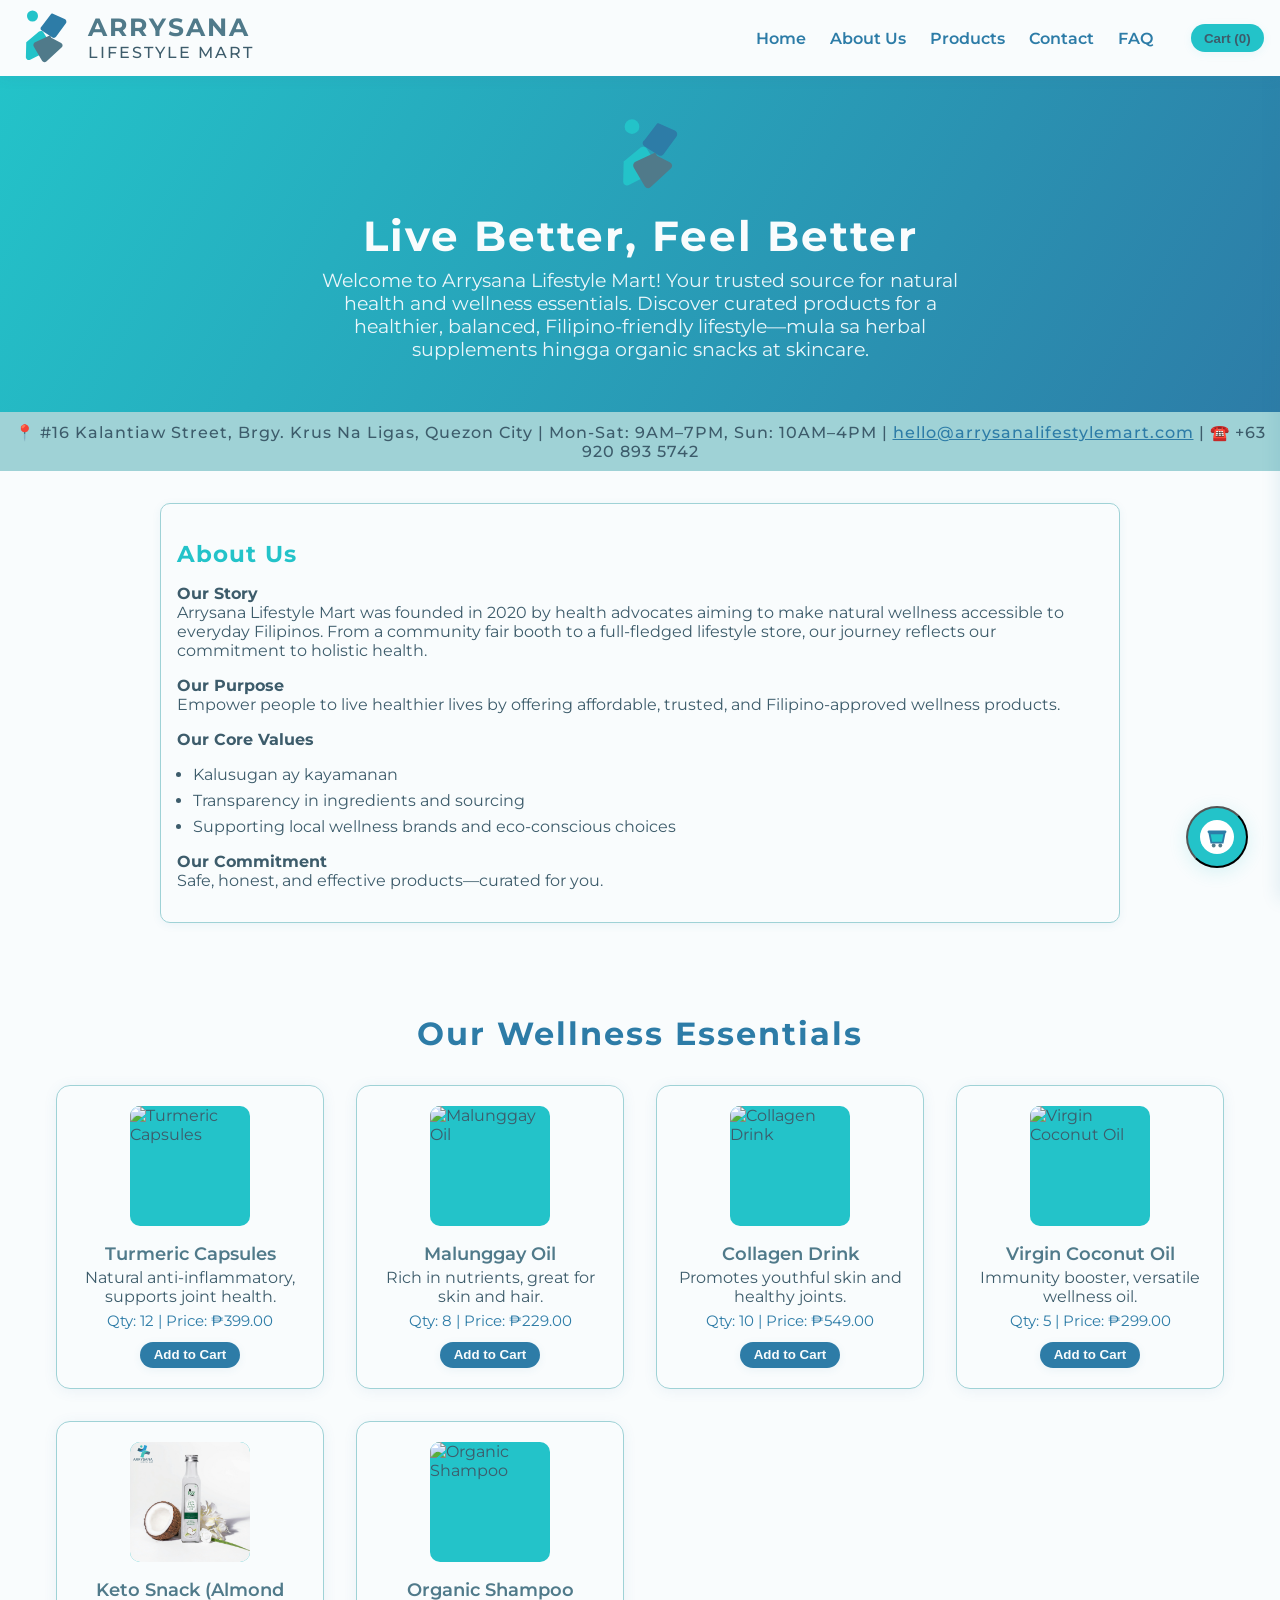
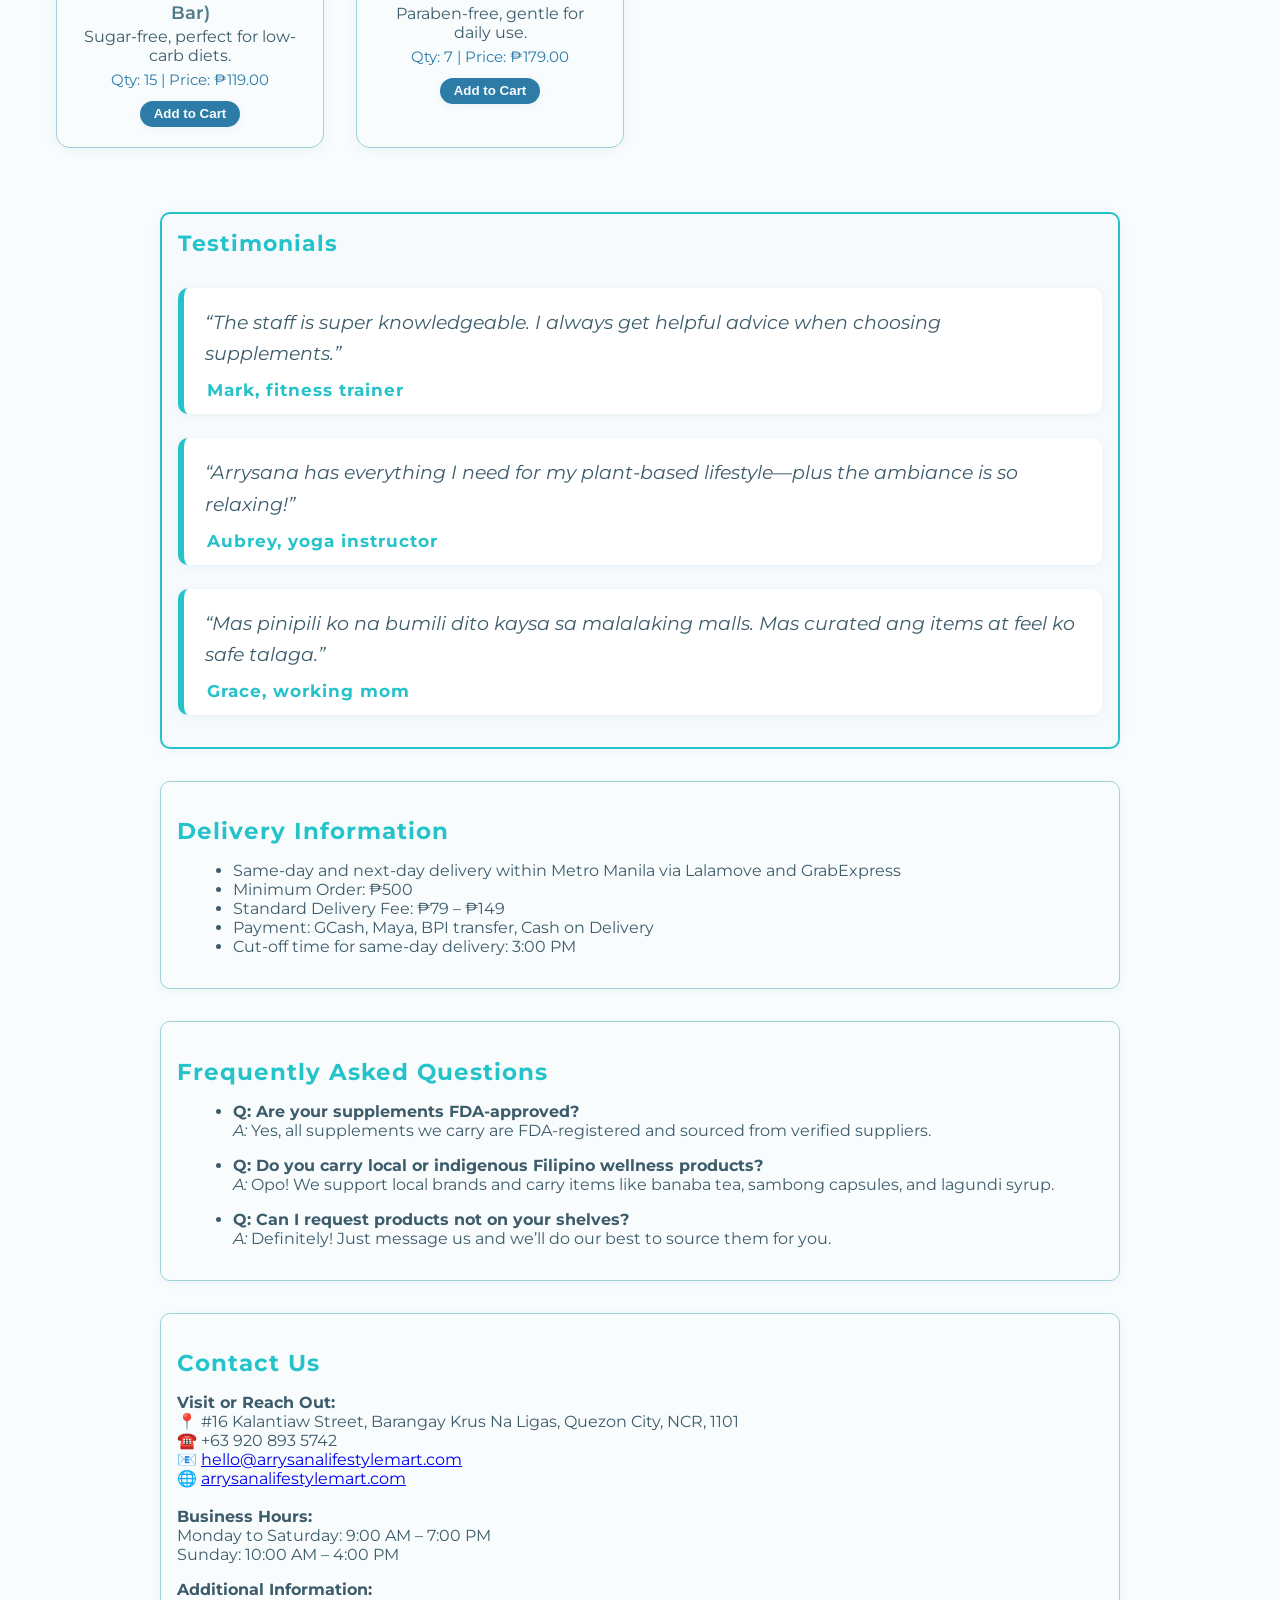
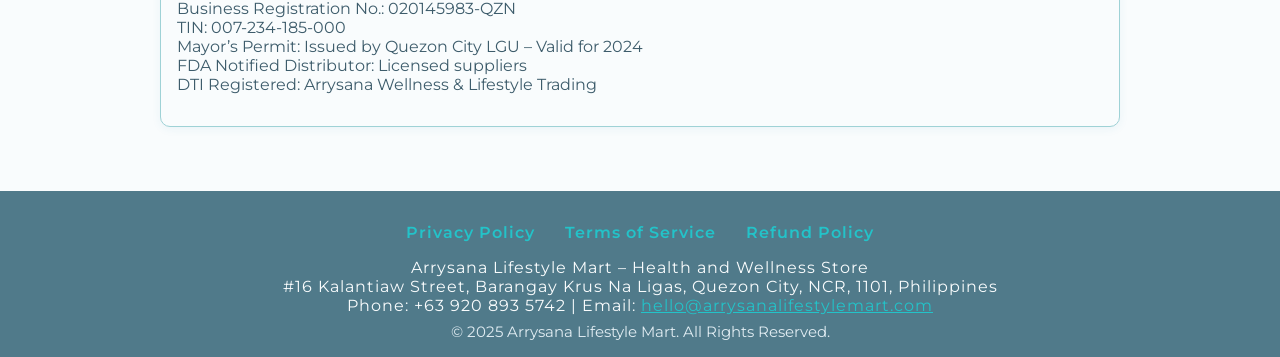
==== commit 25e9eca2: "Update index.html" ====
--- a/index.html
+++ b/index.html
@@ -5,7 +5,7 @@
     <meta name="viewport" content="width=device-width, initial-scale=1.0">
     <title>Arrysana Lifestyle Mart – Health & Wellness Store</title>
     <meta name="description" content="Arrysana Lifestyle Mart is your trusted source for natural health and wellness essentials in Quezon City, Philippines. Shop supplements, snacks, skincare, and more.">
-    <link rel="icon" type="image/png" href="image/FAVICON.png">
+    <link rel="icon" type="image/png" href="image/LOGO.png">
     <link href="https://fonts.googleapis.com/css?family=Montserrat:400,600&display=swap" rel="stylesheet">
     <style>
         :root {
@@ -651,7 +651,7 @@
                 <!-- Product 1 -->
                 <div class="product-card">
                     <div class="product-img">
-                        <img src="https://via.placeholder.com/120?text=Turmeric+Capsules" alt="Turmeric Capsules">
+                        <img src="image/Pictures1.png" alt="Turmeric Capsules">
                     </div>
                     <div class="product-name">Turmeric Capsules</div>
                     <div class="product-desc">Natural anti-inflammatory, supports joint health.</div>
@@ -661,7 +661,7 @@
                 <!-- Product 2 -->
                 <div class="product-card">
                     <div class="product-img">
-                        <img src="https://via.placeholder.com/120?text=Malunggay+Oil" alt="Malunggay Oil">
+                        <img src="image/Pictures2.png" alt="Malunggay Oil">
                     </div>
                     <div class="product-name">Malunggay Oil</div>
                     <div class="product-desc">Rich in nutrients, great for skin and hair.</div>
@@ -671,7 +671,7 @@
                 <!-- Product 3 -->
                 <div class="product-card">
                     <div class="product-img">
-                        <img src="https://via.placeholder.com/120?text=Collagen+Drink" alt="Collagen Drink">
+                        <img src="image/Pictures3.png" alt="Collagen Drink">
                     </div>
                     <div class="product-name">Collagen Drink</div>
                     <div class="product-desc">Promotes youthful skin and healthy joints.</div>
@@ -681,7 +681,7 @@
                 <!-- Product 4 -->
                 <div class="product-card">
                     <div class="product-img">
-                        <img src="https://via.placeholder.com/120?text=Virgin+Coconut+Oil" alt="Virgin Coconut Oil">
+                        <img src="image/Pictures4.png" alt="Virgin Coconut Oil">
                     </div>
                     <div class="product-name">Virgin Coconut Oil</div>
                     <div class="product-desc">Immunity booster, versatile wellness oil.</div>
@@ -691,7 +691,7 @@
                 <!-- Product 5 -->
                 <div class="product-card">
                     <div class="product-img">
-                        <img src="https://via.placeholder.com/120?text=Keto+Snack" alt="Keto Snack">
+                        <img src="image/Pictures5.png" alt="Keto Snack (Almond Bar)">
                     </div>
                     <div class="product-name">Keto Snack (Almond Bar)</div>
                     <div class="product-desc">Sugar-free, perfect for low-carb diets.</div>
@@ -701,7 +701,7 @@
                 <!-- Product 6 -->
                 <div class="product-card">
                     <div class="product-img">
-                        <img src="https://via.placeholder.com/120?text=Organic+Shampoo" alt="Organic Shampoo">
+                        <img src="image/Pictures6.png" alt="Organic Shampoo">
                     </div>
                     <div class="product-name">Organic Shampoo</div>
                     <div class="product-desc">Paraben-free, gentle for daily use.</div>
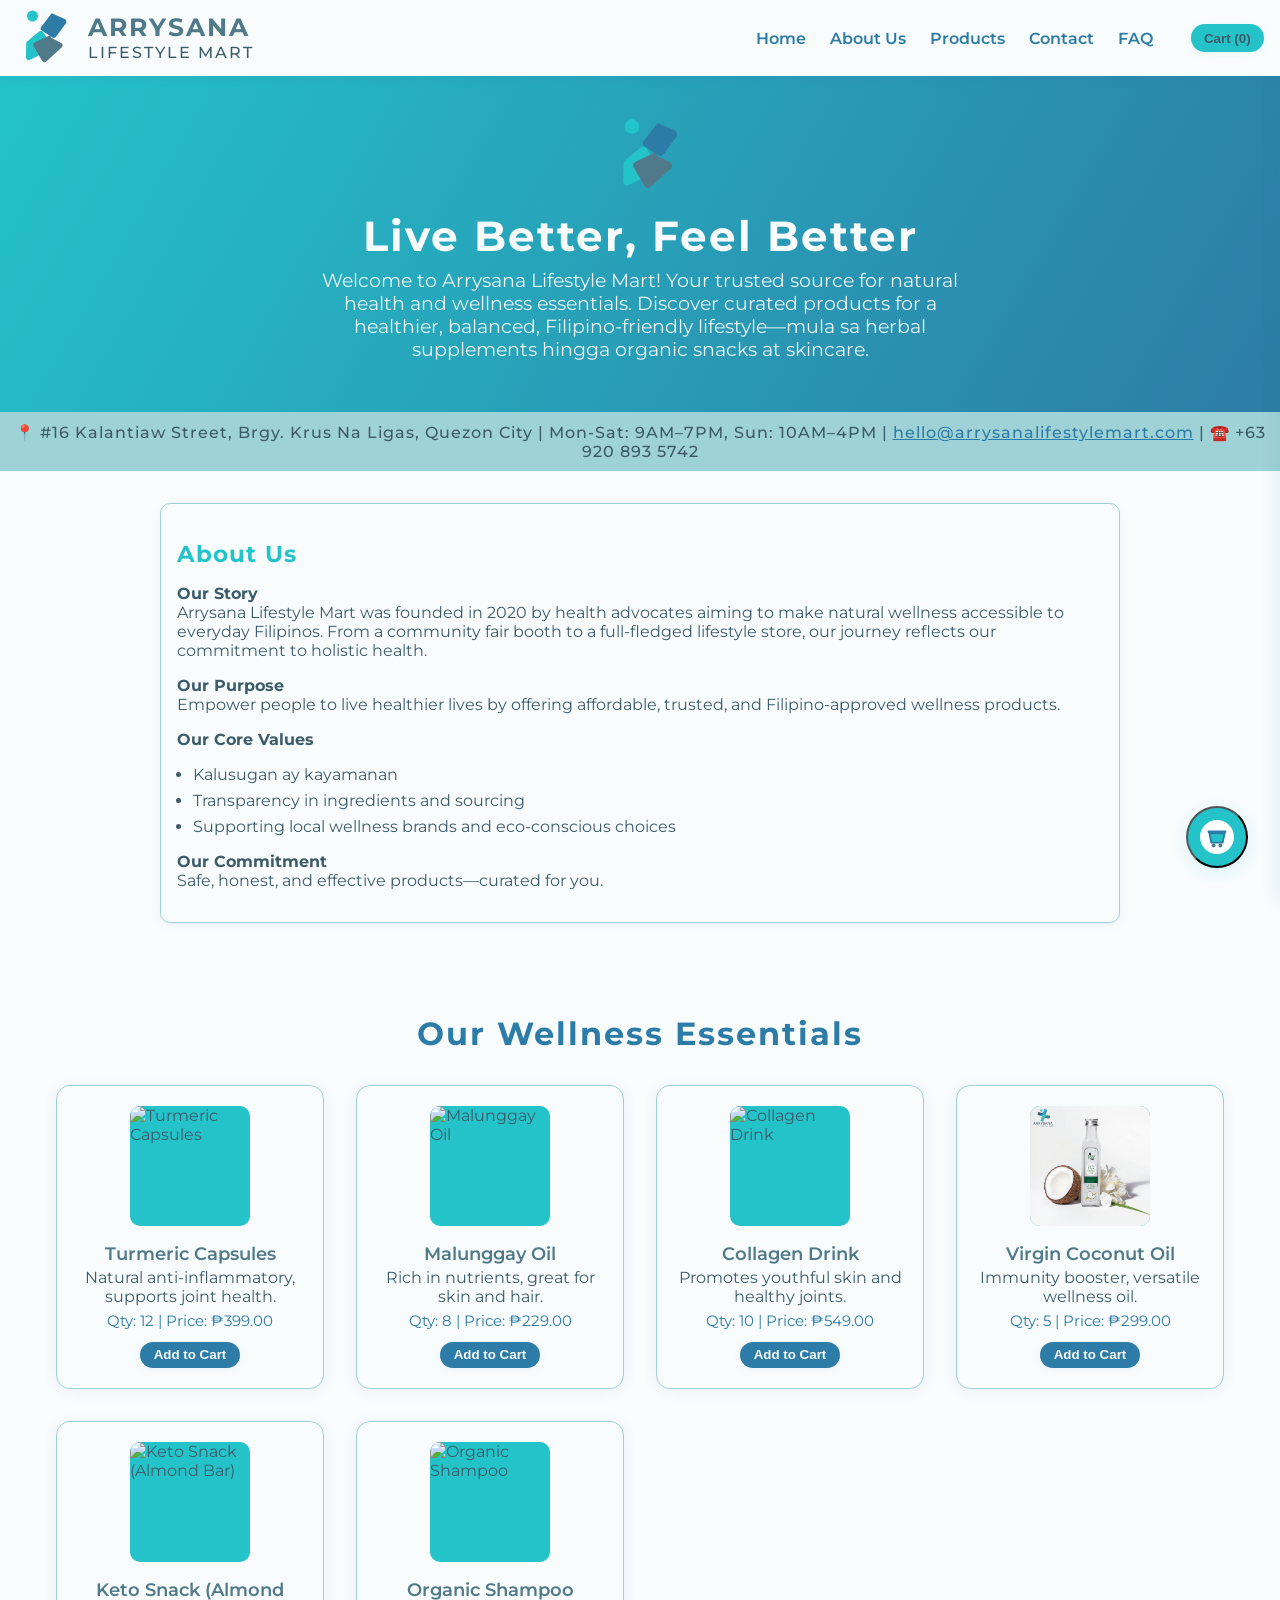
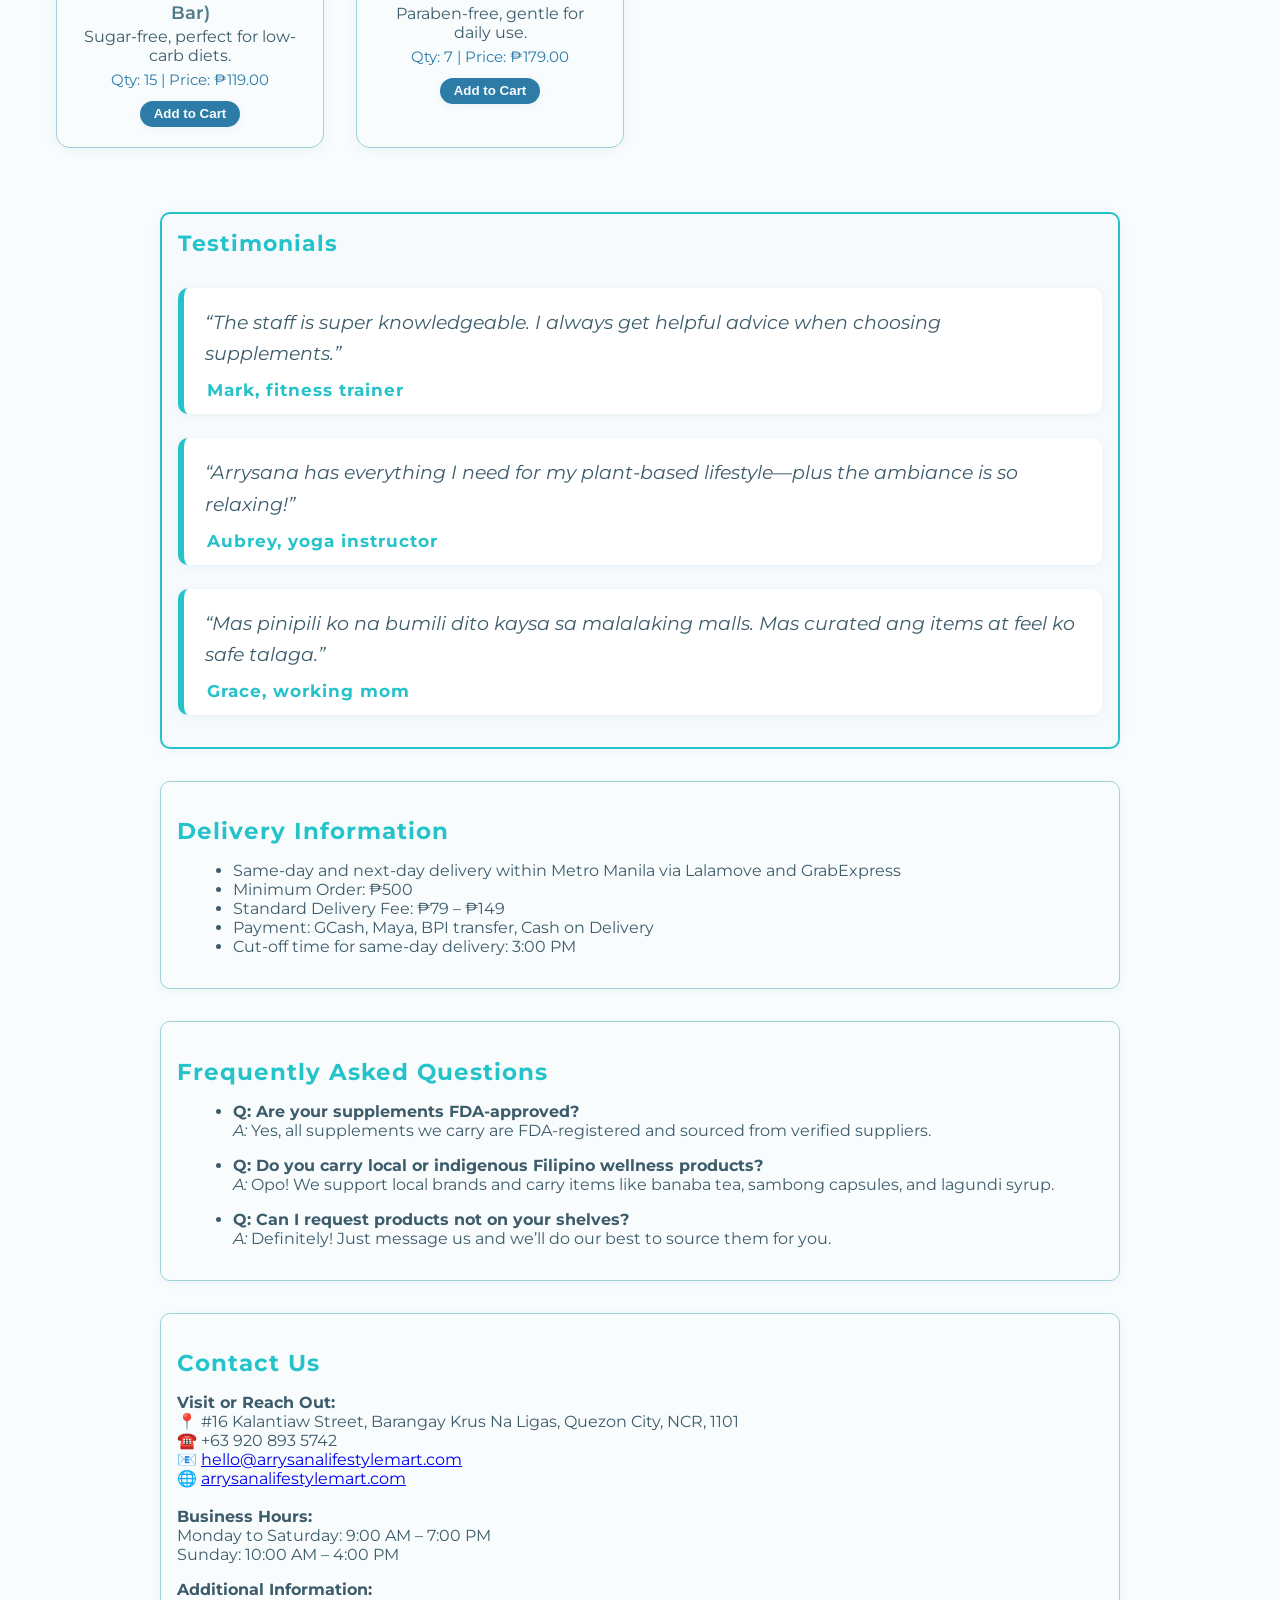
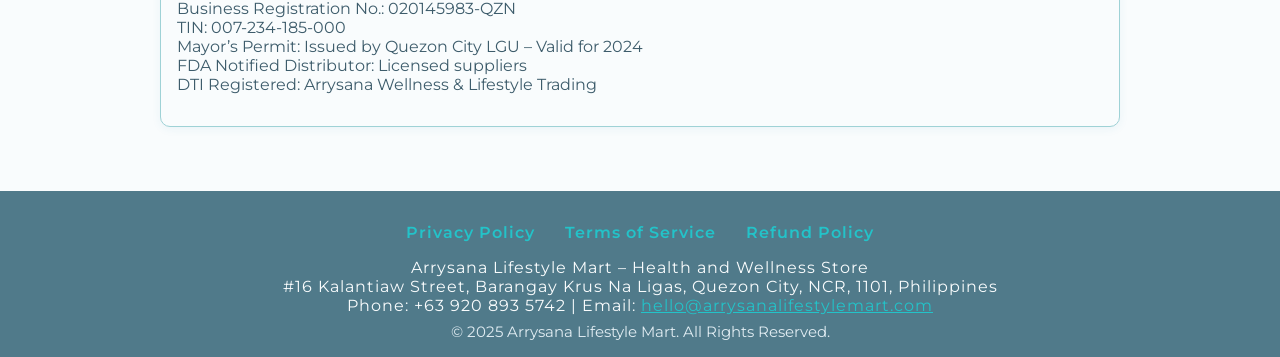
==== commit ec4428d6: "Update index.html" ====
--- a/index.html
+++ b/index.html
@@ -671,7 +671,7 @@
                 <!-- Product 3 -->
                 <div class="product-card">
                     <div class="product-img">
-                        <img src="image/Pictures3.png" alt="Collagen Drink">
+                        <img src="image/Pictures4.png" alt="Collagen Drink">
                     </div>
                     <div class="product-name">Collagen Drink</div>
                     <div class="product-desc">Promotes youthful skin and healthy joints.</div>
@@ -681,7 +681,7 @@
                 <!-- Product 4 -->
                 <div class="product-card">
                     <div class="product-img">
-                        <img src="image/Pictures4.png" alt="Virgin Coconut Oil">
+                        <img src="image/Pictures5.png" alt="Virgin Coconut Oil">
                     </div>
                     <div class="product-name">Virgin Coconut Oil</div>
                     <div class="product-desc">Immunity booster, versatile wellness oil.</div>
@@ -691,7 +691,7 @@
                 <!-- Product 5 -->
                 <div class="product-card">
                     <div class="product-img">
-                        <img src="image/Pictures5.png" alt="Keto Snack (Almond Bar)">
+                        <img src="image/Pictures6.png" alt="Keto Snack (Almond Bar)">
                     </div>
                     <div class="product-name">Keto Snack (Almond Bar)</div>
                     <div class="product-desc">Sugar-free, perfect for low-carb diets.</div>
@@ -701,7 +701,7 @@
                 <!-- Product 6 -->
                 <div class="product-card">
                     <div class="product-img">
-                        <img src="image/Pictures6.png" alt="Organic Shampoo">
+                        <img src="image/Pictures7.png" alt="Organic Shampoo">
                     </div>
                     <div class="product-name">Organic Shampoo</div>
                     <div class="product-desc">Paraben-free, gentle for daily use.</div>
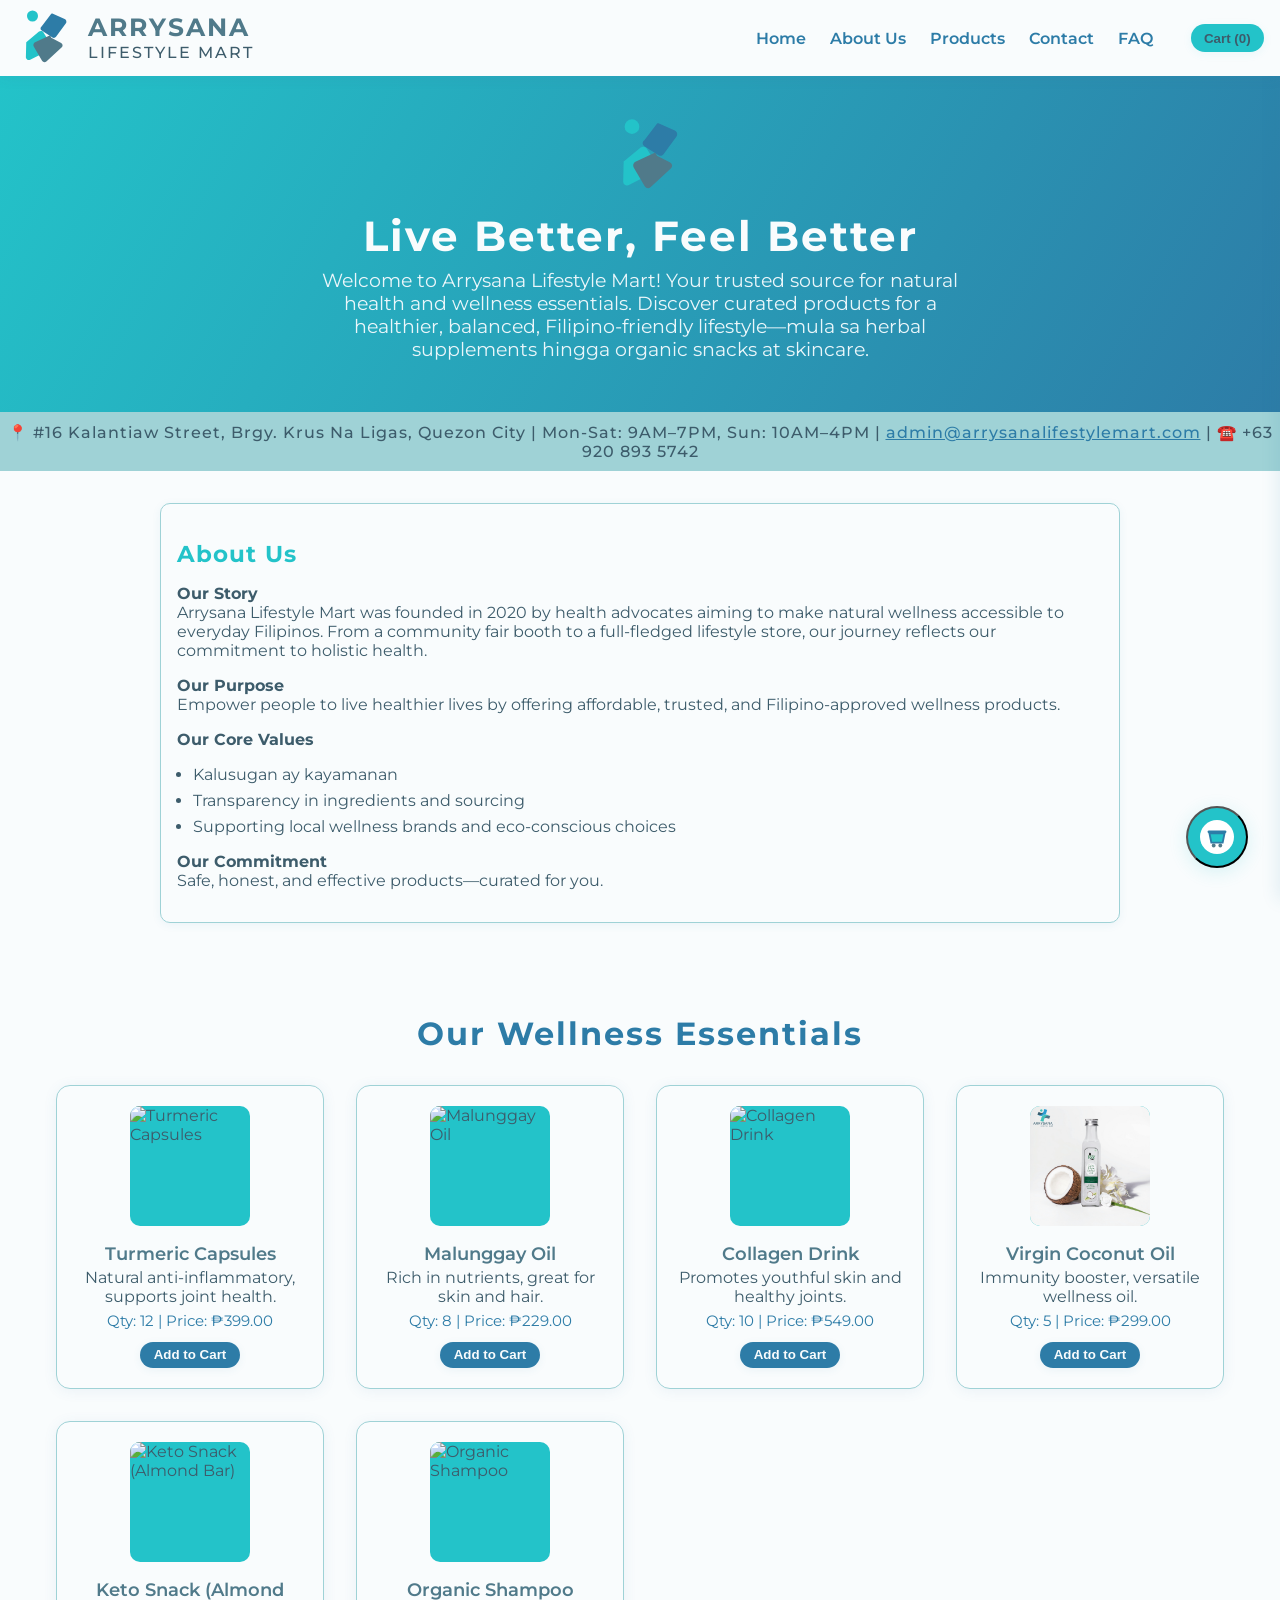
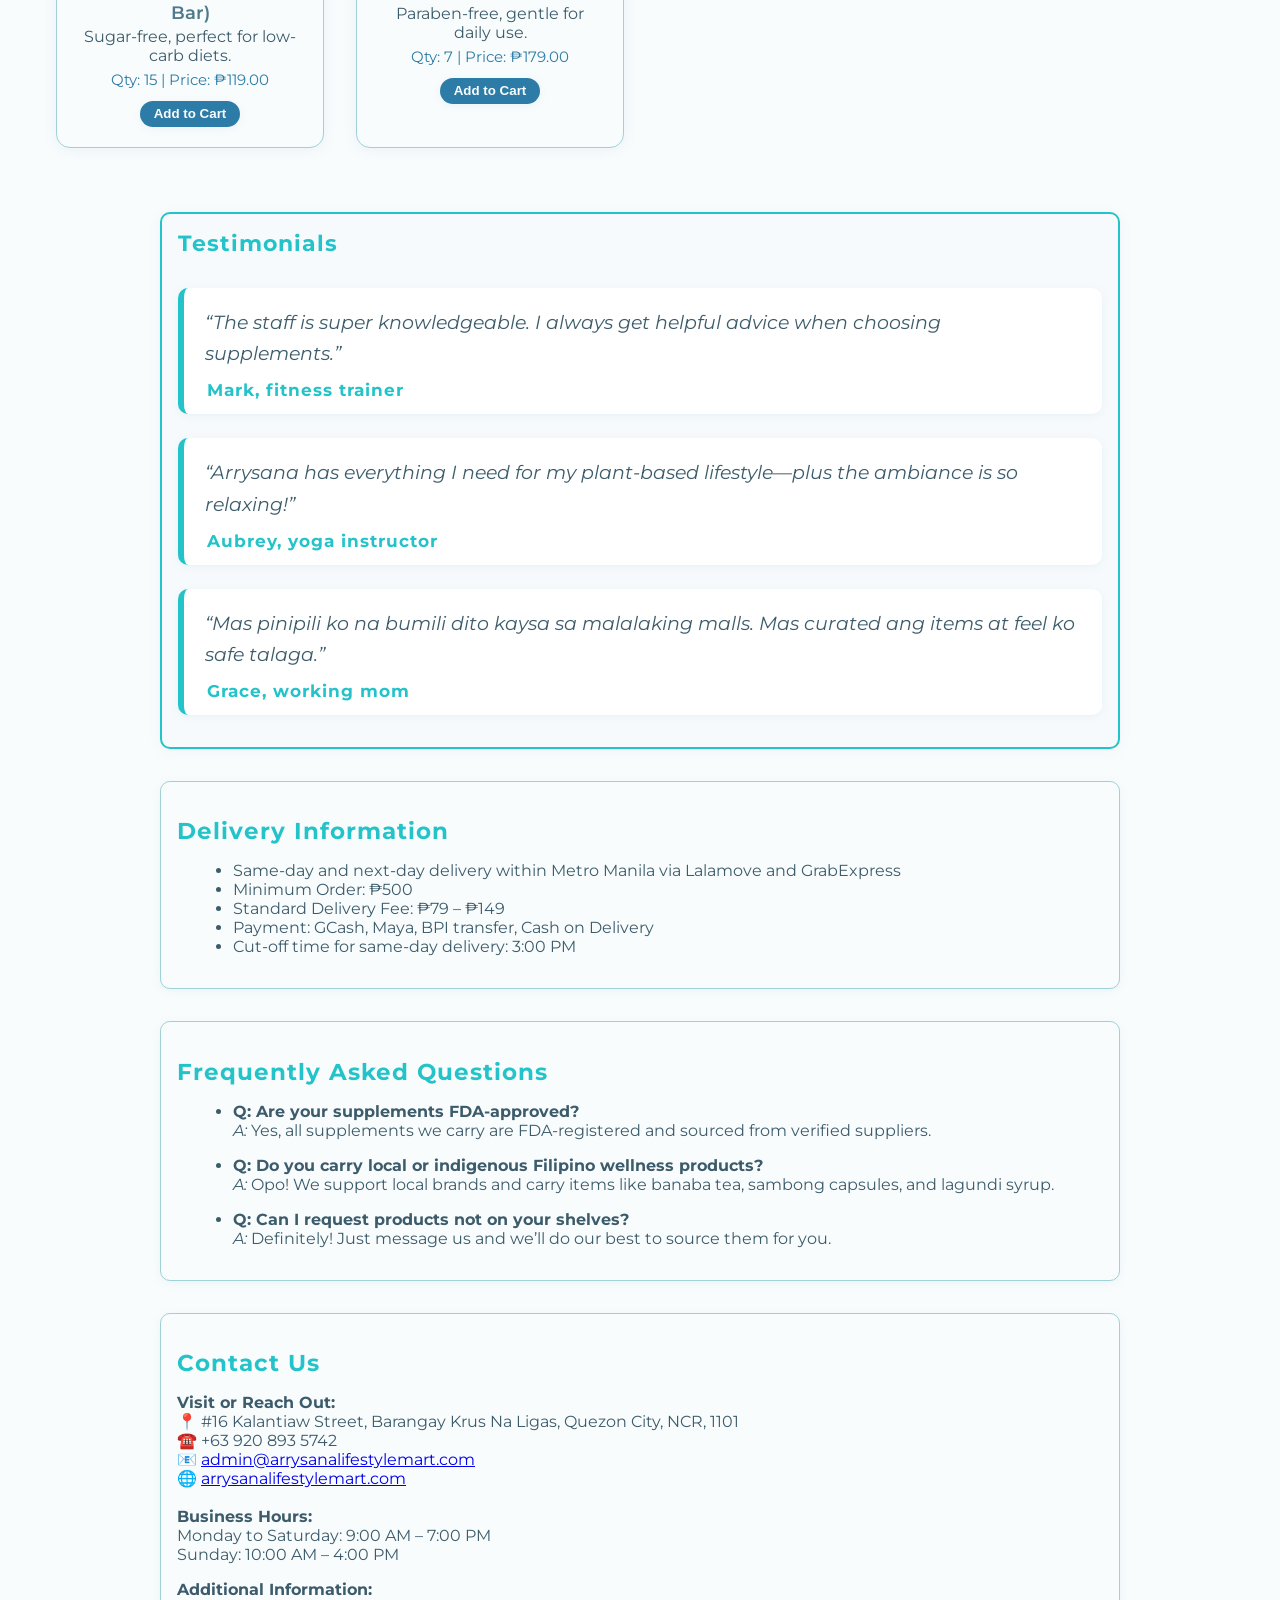
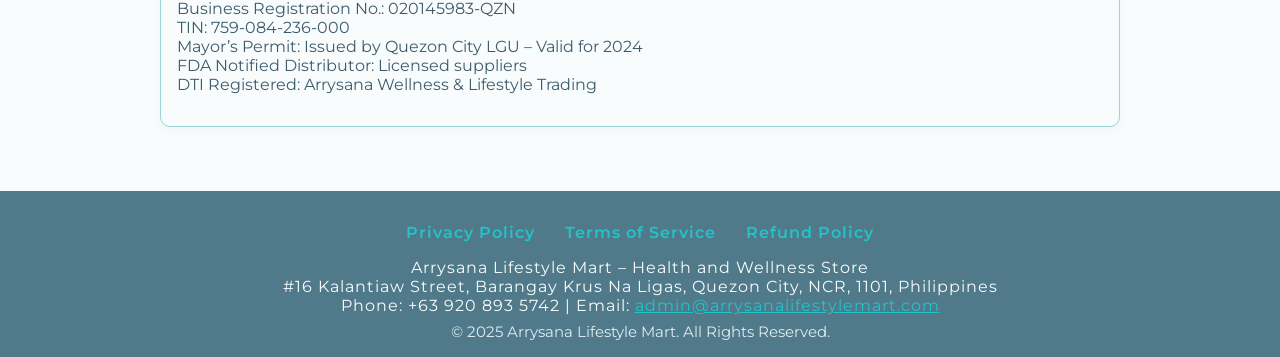
==== commit b396eef2: "Update index.html" ====
--- a/index.html
+++ b/index.html
@@ -628,7 +628,7 @@
             <p>Welcome to Arrysana Lifestyle Mart! Your trusted source for natural health and wellness essentials. Discover curated products for a healthier, balanced, Filipino-friendly lifestyle—mula sa herbal supplements hingga organic snacks at skincare.</p>
         </section>
         <div class="info-bar">
-            📍 #16 Kalantiaw Street, Brgy. Krus Na Ligas, Quezon City | Mon-Sat: 9AM–7PM, Sun: 10AM–4PM | <a href="mailto:hello@arrysanalifestylemart.com">hello@arrysanalifestylemart.com</a> | ☎️ +63 920 893 5742
+            📍 #16 Kalantiaw Street, Brgy. Krus Na Ligas, Quezon City | Mon-Sat: 9AM–7PM, Sun: 10AM–4PM | <a href="mailto:admin@arrysanalifestylemart.com">admin@arrysanalifestylemart.com</a> | ☎️ +63 920 893 5742
         </div>
         <section class="about-section" id="about">
             <h2>About Us</h2>
@@ -755,7 +755,7 @@
                 <strong>Visit or Reach Out:</strong><br>
                 📍 #16 Kalantiaw Street, Barangay Krus Na Ligas, Quezon City, NCR, 1101<br>
                 ☎️ +63 920 893 5742<br>
-                📧 <a href="mailto:hello@arrysanalifestylemart.com">hello@arrysanalifestylemart.com</a><br>
+                📧 <a href="mailto:admin@arrysanalifestylemart.com">admin@arrysanalifestylemart.com</a><br>
                 🌐 <a href="https://arrysanalifestylemart.com" target="_blank">arrysanalifestylemart.com</a><br>
                 <br>
                 <strong>Business Hours:</strong><br>
@@ -765,7 +765,7 @@
             <p>
                 <strong>Additional Information:</strong><br>
                 Business Registration No.: 020145983-QZN<br>
-                TIN: 007-234-185-000<br>
+                TIN: 759-084-236-000<br>
                 Mayor’s Permit: Issued by Quezon City LGU – Valid for 2024<br>
                 FDA Notified Distributor: Licensed suppliers<br>
                 DTI Registered: Arrysana Wellness & Lifestyle Trading
@@ -807,7 +807,7 @@
         <div class="footer-info">
             Arrysana Lifestyle Mart – Health and Wellness Store<br>
             #16 Kalantiaw Street, Barangay Krus Na Ligas, Quezon City, NCR, 1101, Philippines<br>
-            Phone: +63 920 893 5742 | Email: <a href="mailto:hello@arrysanalifestylemart.com">hello@arrysanalifestylemart.com</a>
+            Phone: +63 920 893 5742 | Email: <a href="mailto:admin@arrysanalifestylemart.com">admin@arrysanalifestylemart.com</a>
         </div>
         <div class="footer-copyright">
             &copy; 2025 Arrysana Lifestyle Mart. All Rights Reserved.
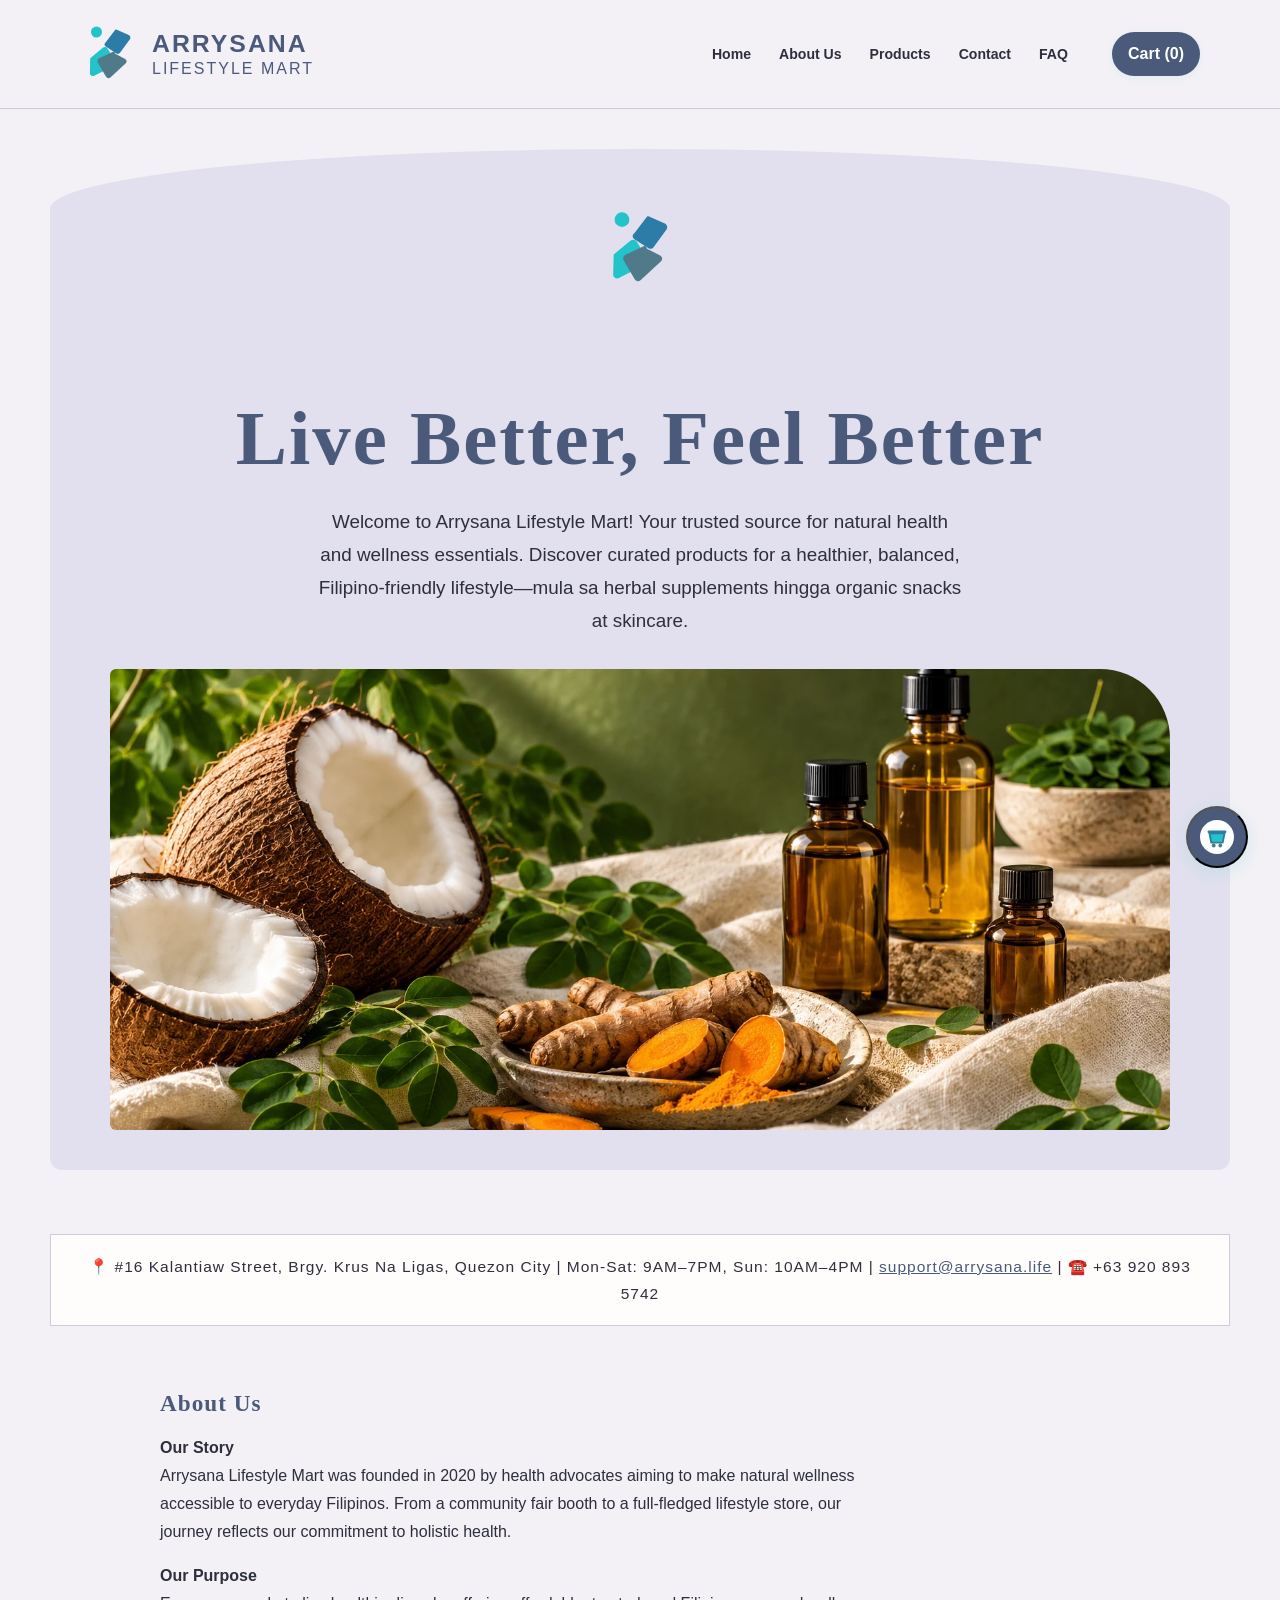
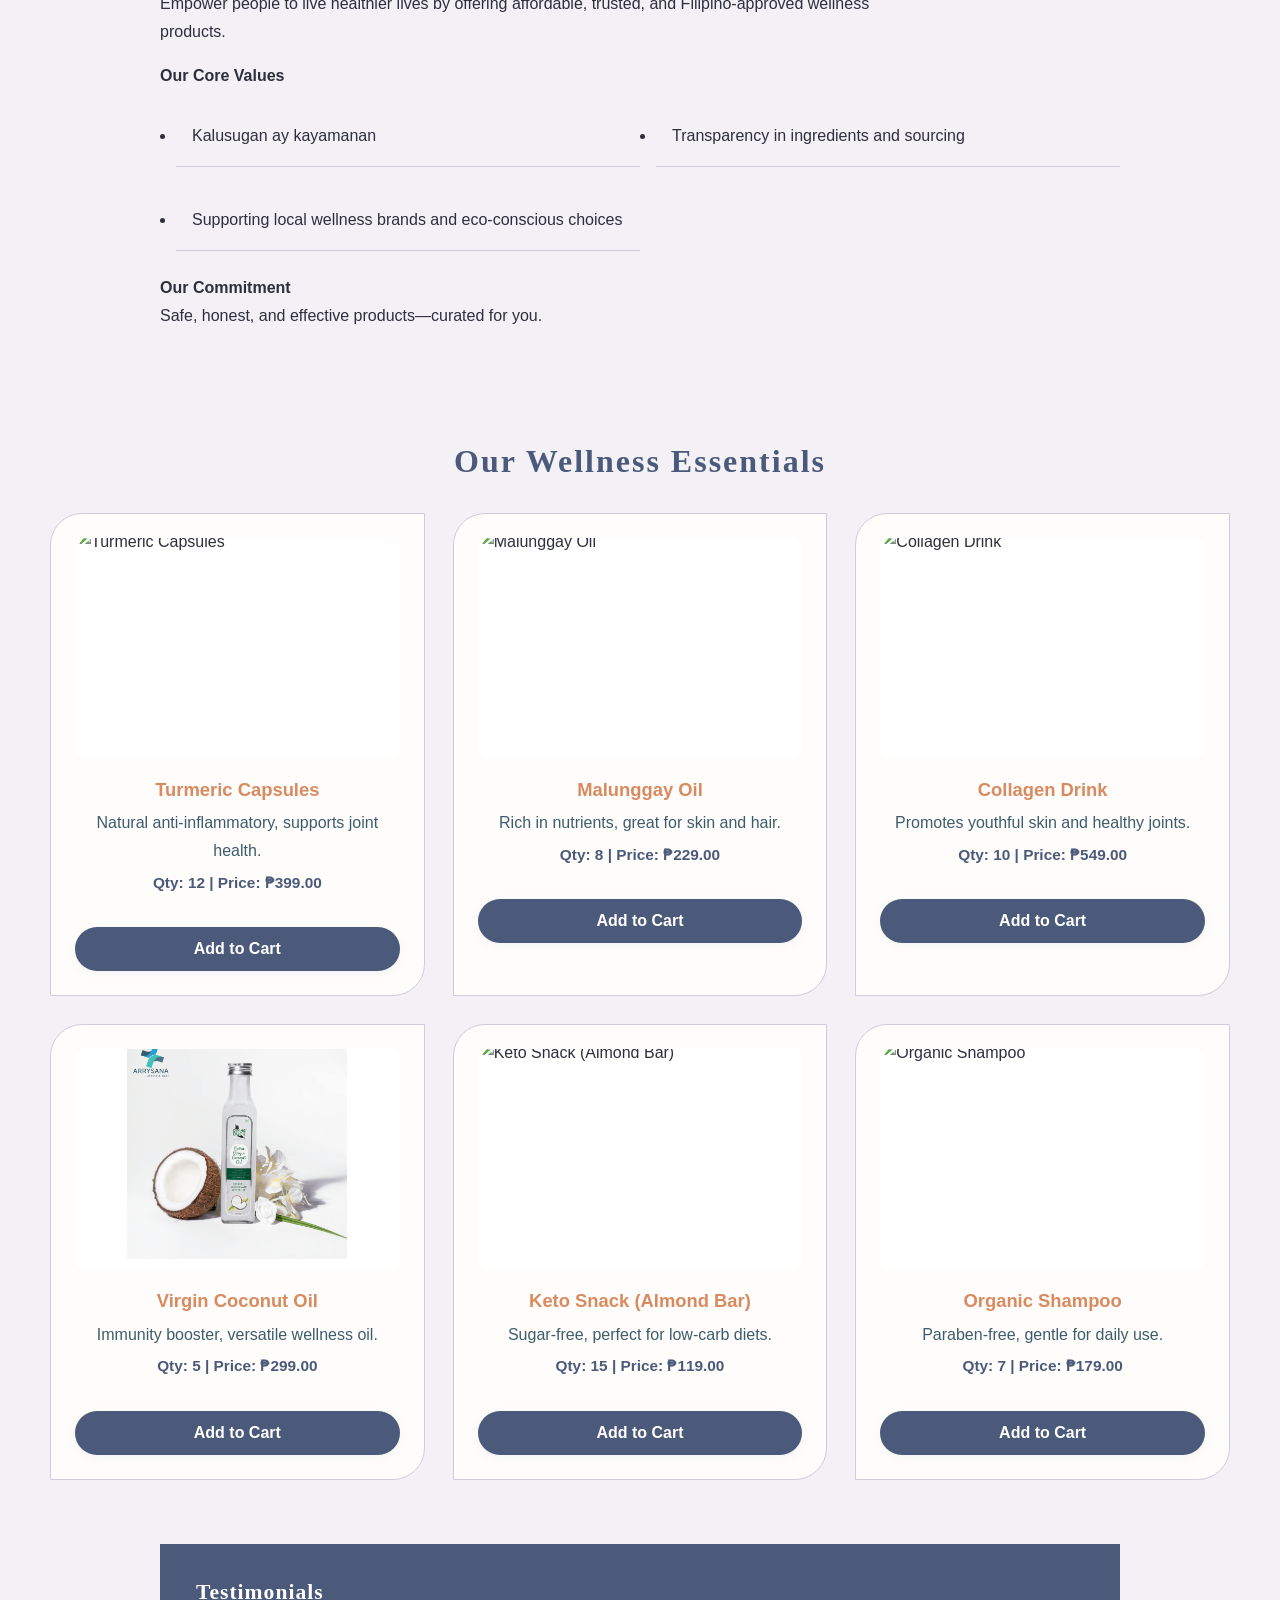
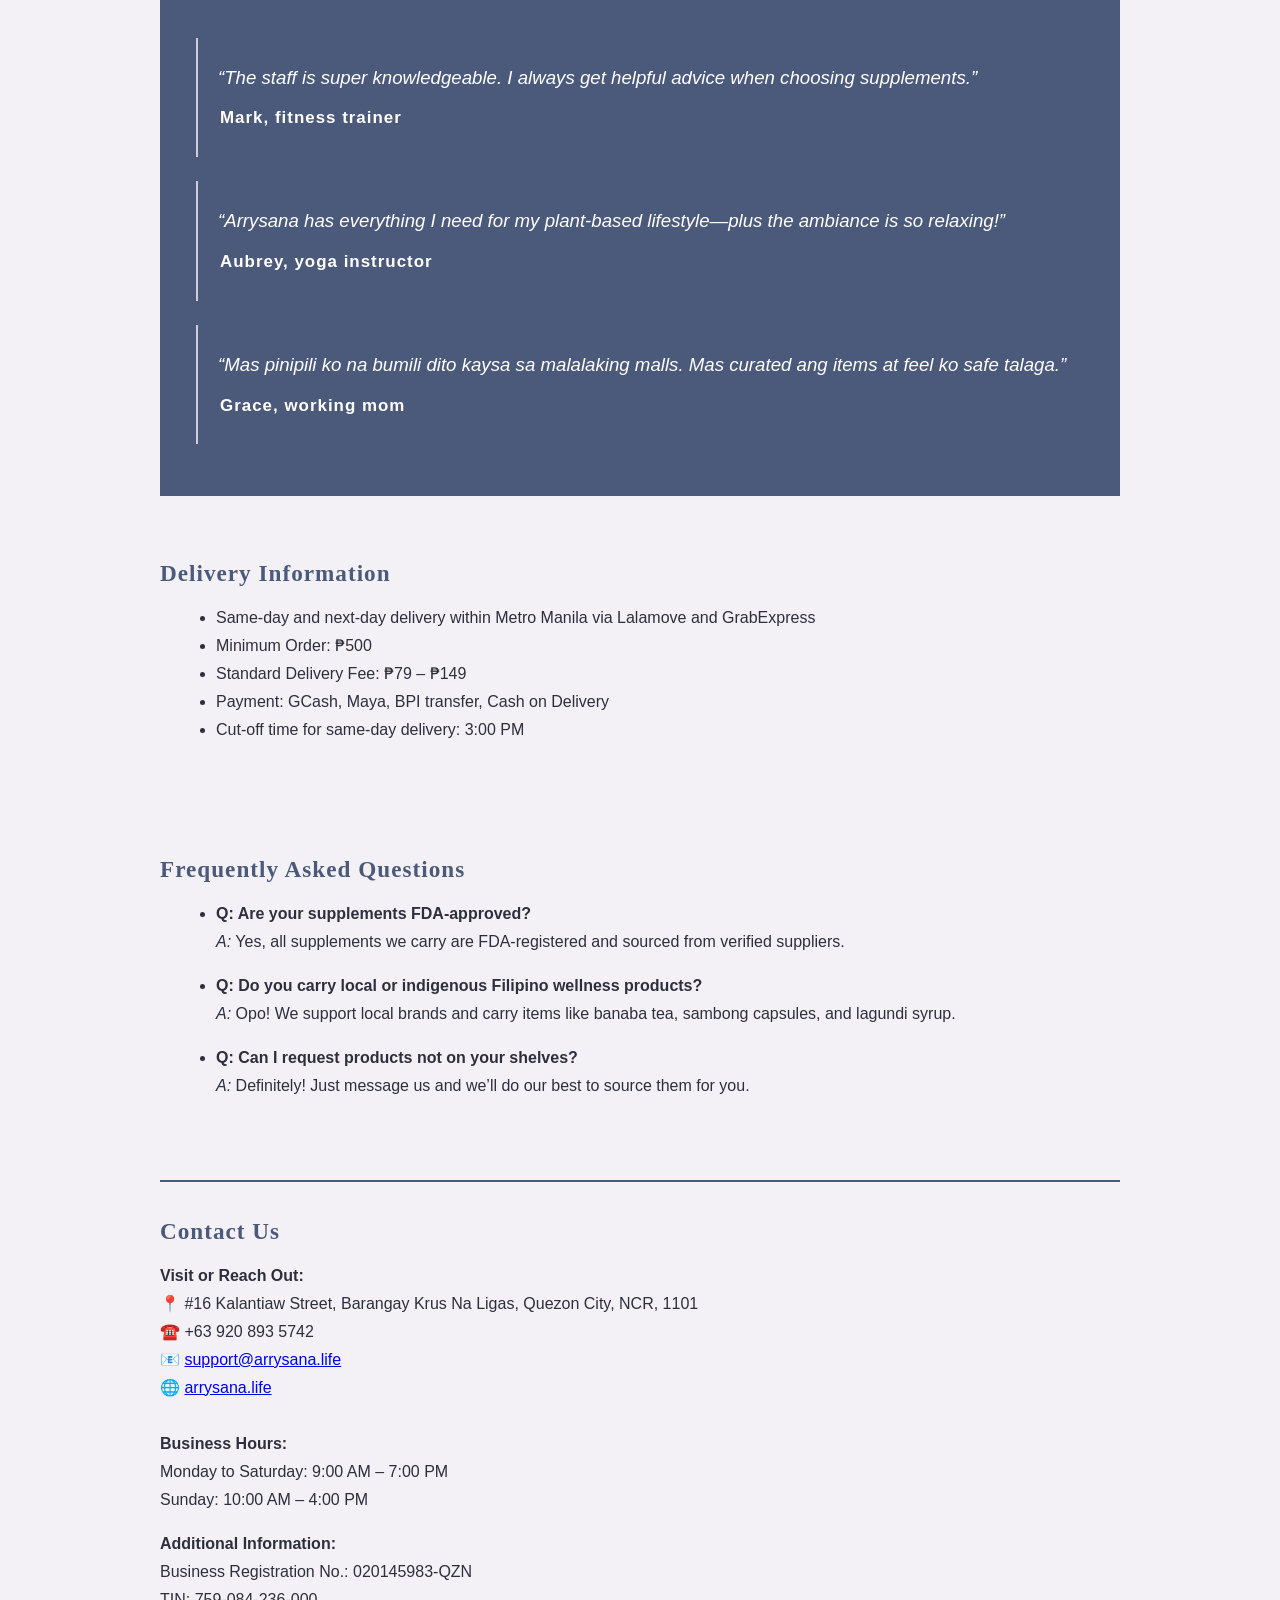
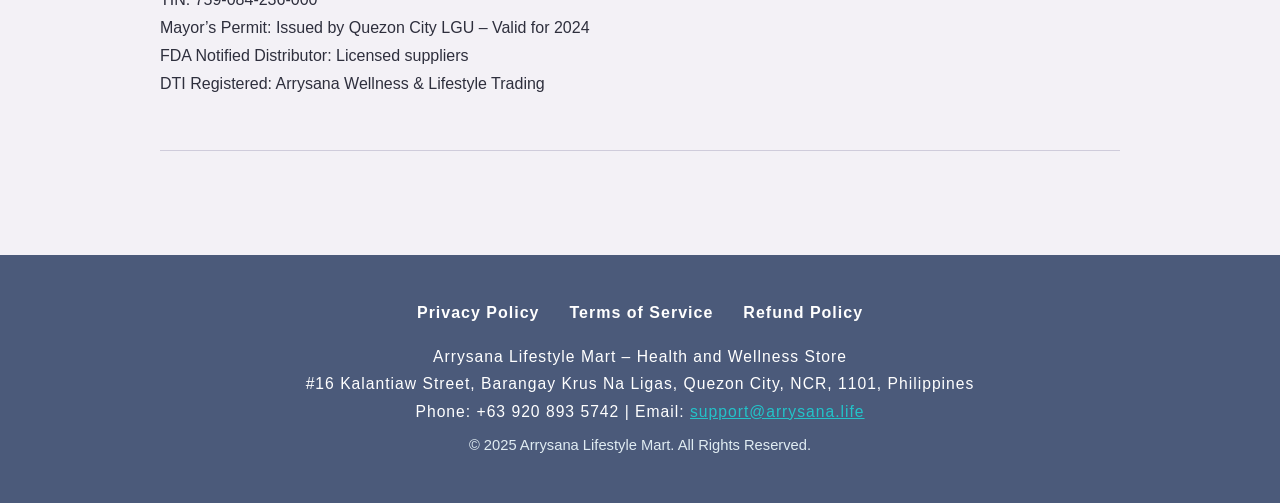
==== commit fa2c5877: "Fix CNAME domain and sync missing site assets Co-Authored-By: Claude Sonnet 5 <noreply@anthropic.com" ====
--- a/index.html
+++ b/index.html
@@ -579,6 +579,7 @@
             color: #e0ecf2;
         }
     </style>
+  <link rel="stylesheet" href="polish.css">
 </head>
 <body>
     <header id="mainHeader">
@@ -626,9 +627,11 @@
             </span>
             <h1>Live Better, Feel Better</h1>
             <p>Welcome to Arrysana Lifestyle Mart! Your trusted source for natural health and wellness essentials. Discover curated products for a healthier, balanced, Filipino-friendly lifestyle—mula sa herbal supplements hingga organic snacks at skincare.</p>
-        </section>
+        
+<figure class="refresh-hero-media refresh-hero-media-0"><img src="assets/hero-generated-v2.webp" alt="Illustrative Natural wellness still life" width="1536" height="1024" fetchpriority="high" decoding="async"></figure>
+</section>
         <div class="info-bar">
-            📍 #16 Kalantiaw Street, Brgy. Krus Na Ligas, Quezon City | Mon-Sat: 9AM–7PM, Sun: 10AM–4PM | <a href="mailto:admin@arrysanalifestylemart.com">admin@arrysanalifestylemart.com</a> | ☎️ +63 920 893 5742
+            📍 #16 Kalantiaw Street, Brgy. Krus Na Ligas, Quezon City | Mon-Sat: 9AM–7PM, Sun: 10AM–4PM | <a href="mailto:support@arrysana.life">support@arrysana.life</a> | ☎️ +63 920 893 5742
         </div>
         <section class="about-section" id="about">
             <h2>About Us</h2>
@@ -755,8 +758,8 @@
                 <strong>Visit or Reach Out:</strong><br>
                 📍 #16 Kalantiaw Street, Barangay Krus Na Ligas, Quezon City, NCR, 1101<br>
                 ☎️ +63 920 893 5742<br>
-                📧 <a href="mailto:admin@arrysanalifestylemart.com">admin@arrysanalifestylemart.com</a><br>
-                🌐 <a href="https://arrysanalifestylemart.com" target="_blank">arrysanalifestylemart.com</a><br>
+                📧 <a href="mailto:support@arrysana.life">support@arrysana.life</a><br>
+                🌐 <a href="https://arrysana.life" target="_blank">arrysana.life</a><br>
                 <br>
                 <strong>Business Hours:</strong><br>
                 Monday to Saturday: 9:00 AM – 7:00 PM<br>
@@ -807,7 +810,7 @@
         <div class="footer-info">
             Arrysana Lifestyle Mart – Health and Wellness Store<br>
             #16 Kalantiaw Street, Barangay Krus Na Ligas, Quezon City, NCR, 1101, Philippines<br>
-            Phone: +63 920 893 5742 | Email: <a href="mailto:admin@arrysanalifestylemart.com">admin@arrysanalifestylemart.com</a>
+            Phone: +63 920 893 5742 | Email: <a href="mailto:support@arrysana.life">support@arrysana.life</a>
         </div>
         <div class="footer-copyright">
             &copy; 2025 Arrysana Lifestyle Mart. All Rights Reserved.
--- a/polish.css
+++ b/polish.css
@@ -0,0 +1,123 @@
+* { box-sizing: border-box; }
+html { scroll-behavior: smooth; }
+body { margin: 0; background: var(--paper); color: var(--ink); font-family: var(--body-font); line-height: 1.75; }
+body > header { position: relative; padding: 24px max(5vw, 20px); background: var(--paper); border: 0; border-bottom: 1px solid var(--line); box-shadow: none; }
+header .logo-img, header .logo img, header img.logo { width: 72px; height: 72px; object-fit: contain; padding: 4px; margin: 0 auto 8px; background: white; border-radius: var(--radius); box-shadow: none; }
+header .logo-text, header .logo-sub { color: var(--brand); letter-spacing: .05em; }
+body > header h1, body > header h2, body > header .company-name, body > header .brand-title, body > header .brand-sub, body > header .logo-caption { color: var(--brand); }
+nav { gap: 12px 28px; flex-wrap: wrap; }
+nav a { color: var(--ink); font-size: .88rem; padding: 8px 0; }
+main.container, main > .container, body > .container { width: min(1180px, calc(100% - 48px)); margin: 40px auto; padding: 0; background: transparent; border: 0; border-radius: 0; box-shadow: none; }
+main.container:not(:has(.hero)):not(:has(#home)) { max-width: 820px; background: var(--surface); padding: clamp(20px, 5vw, 56px); border-top: 5px solid var(--brand); }
+h1, h2, h3, section h2 { font-family: var(--head-font); color: var(--brand); line-height: 1.2; letter-spacing: -.025em; }
+h1 { font-size: clamp(2rem, 4vw, 3.8rem); }
+section h2 { font-size: clamp(1.6rem, 3vw, 2.5rem); margin: 0 0 22px; }
+main > section, .container > section { margin-bottom: 64px; scroll-margin-top: 24px; }
+p { max-width: 80ch; }
+a { overflow-wrap: anywhere; }
+img { max-width: 100%; }
+button, input, select, textarea { font-family: var(--body-font); font-size: 1rem; }
+button { min-height: 44px; }
+button:not(:disabled), .btn, .button { background: var(--brand); color: white; border-radius: var(--radius); }
+button:disabled { opacity: .55; }
+a:focus-visible, button:focus-visible { outline: 3px solid var(--accent); outline-offset: 4px; }
+.products-grid, .product-grid { grid-template-columns: repeat(3, minmax(0, 1fr)); gap: 28px; }
+.product-card { min-width: 0; width: 100%; max-width: none; padding: 24px; background: var(--surface); border-radius: var(--radius); border: 1px solid var(--line); box-shadow: none; text-align: left; }
+.product-card img { width: 100%; height: 210px; object-fit: contain; margin: 0 0 20px; background: white; border: 0; border-radius: var(--radius); }
+.product-card h3 { font-size: 1.2rem; }
+.product-card button { width: 100%; margin-top: 18px; padding: 12px; }
+.product-meta, .product-price, .price { color: var(--brand); font-weight: 700; }
+.about-values, .values-grid { gap: 0; border-top: 1px solid var(--line); margin-top: 28px; }
+.value-card { min-width: 0; padding: 24px 16px; background: transparent; border-radius: 0; box-shadow: none; color: var(--brand); border-bottom: 1px solid var(--line); }
+.cart-section { max-width: none; padding: 32px; background: var(--tint); border: 1px solid var(--line); border-radius: var(--radius); box-shadow: none; }
+.cart-actions { flex-wrap: wrap; }
+.cart-list li, .order-list li { gap: 16px; }
+.cart-list li > *, .order-list li > * { min-width: 0; overflow-wrap: anywhere; }
+.contact-info, .contact-grid { gap: 32px; }
+#contact { padding: 36px 0; border-top: 2px solid var(--brand); border-bottom: 1px solid var(--line); }
+.contact-info a { color: var(--brand); }
+.testimonials { grid-template-columns: repeat(3,minmax(0,1fr)); gap: 28px; }
+.testimonial { background: transparent; padding: 24px 0 24px 20px; border: 0; border-left: 2px solid var(--brand); border-radius: 0; box-shadow: none; color: var(--ink); }
+.testimonial cite { color: var(--brand); }
+.faq-list dt { padding-top: 20px; border-top: 1px solid var(--line); color: var(--brand); }
+.faq-list dd { margin: 8px 0 24px; }
+.step-indicator, .steps { flex-wrap: wrap; gap: 8px; }
+.step { background: var(--tint); color: var(--brand); padding: 8px 12px; }
+.step.active { background: var(--brand); color: white; }
+.summary-section { background: transparent; padding: 24px 0; border-radius: 0; box-shadow: none; border-bottom: 1px solid var(--line); }
+.customer-section { background: var(--tint); border-radius: var(--radius); padding: 28px; }
+.customer-form input, .customer-form select, .customer-form textarea { padding: 12px; background: white; border: 1px solid var(--line); border-radius: var(--radius); min-width: 0; }
+.payment-instructions { background: var(--tint); color: var(--ink); }
+footer { background: var(--brand); color: white; border: 0; padding: 44px max(5vw,24px); }
+footer .footer-meta, footer p, footer .footer-links a, footer a, footer strong, footer .business-details, footer .footer-info { color: white; }
+.footer-links { gap: 16px 28px; }
+table { max-width: 100%; }
+@media (max-width: 900px) { .products-grid, .product-grid, .testimonials { grid-template-columns: repeat(2,minmax(0,1fr)); } }
+@media (max-width: 600px) {
+  body > header { padding: 20px; position: relative; }
+  main.container, main > .container, body > .container { width: calc(100% - 32px); margin: 24px auto; }
+  .logo-text { font-size: 1.4rem; }
+  nav { gap: 4px 18px; }
+  main > section, .container > section { margin-bottom: 40px; }
+  .products-grid, .product-grid, .testimonials, .contact-info, .contact-grid { grid-template-columns: minmax(0,1fr); }
+  .product-card { padding: 20px; }
+  .product-card img { height: 240px; }
+  .cart-section, .customer-section { padding: 20px; }
+  .about-values { flex-direction: column; }
+  .step { font-size: .85rem; }
+  .order-summary-meta { gap: 12px; flex-wrap: wrap; }
+  footer { padding: 32px 20px; }
+}
+
+.burger,.burger-btn,.burger-button,.burger-menu,.nav-burger { background:var(--brand); color:white; }
+.burger span,.burger-btn span,.burger-button span,.burger-menu .burger-bar,.nav-burger span { background:white; pointer-events:none; }
+#nav-toggle,#nav-close { color:white; }
+
+:root { --brand: #476527; --paper: #f4f5e8; --surface: #fffff6; --ink: #34422a; --accent: #8b5226; --tint: #e4e9cf; --line: #c7cfad; --radius: 32px; --body-font: 'Segoe UI',sans-serif; --head-font: 'Palatino Linotype',serif; --primary: var(--brand); --font-main: var(--body-font); }
+main { width: min(1180px,calc(100% - 48px)); max-width: 1180px; padding: 0; margin: 40px auto; }
+.hero-section { background: var(--tint); border: 0; border-radius: 50% 50% 12px 12px / 60px 60px 12px 12px; padding: 60px 60px 40px; box-shadow: none; text-align: center; }
+.hero-section h1 { font-family: var(--head-font); font-size: clamp(3rem,6vw,5rem); color: var(--brand); }
+.hero-section p { margin: 20px auto; color: var(--ink); }
+.hero-section .logo-svg { width: 120px; height: 120px; }
+.info-bar { background: var(--surface); border: 1px solid var(--line); padding: 18px; color: var(--ink); }
+.info-bar a { color: var(--brand); }
+.about-section, .contact-section, .testimonial-section, .delivery-section, .faq-section, .products-section { background: transparent; border: 0; border-radius: 0; box-shadow: none; padding: 32px 0; }
+.core-values { display: grid; grid-template-columns: repeat(2,minmax(0,1fr)); gap: 16px; }
+.core-values li { border-bottom: 1px solid var(--line); padding: 16px; }
+.product-img { width: 100%; height: 220px; background: white; }
+.product-img img { width: 100%; height: 100%; }
+.product-card { border-radius: 32px 0 32px 0; }
+.testimonial-section { padding: 36px; background: var(--brand); }
+.testimonial-section h2, .testimonial-quote, .testimonial-author { color: white; }
+.testimonial { background: transparent; border-color: var(--line); }
+.cart-section { width: min(440px,100vw); max-width: 100vw; height: 100dvh; padding: 24px; border-radius: 0; overflow-y: auto; background: var(--surface); }
+.cart-item { flex-wrap: wrap; gap: 8px; }
+@media(max-width:600px) { main { width: calc(100% - 32px); } .hero-section { padding: 48px 24px 24px; } .core-values { grid-template-columns: 1fr; } }
+
+section h2,.section-title { color:var(--brand); }
+
+.about-section h2,.contact-section h2,.delivery-section h2,.faq-section h2,.products-section h2 { color:var(--brand); } .testimonial-section h2 { color:white; }
+
+/* Re-themed off green to avoid palette collision with other sites in
+   this batch (Freshella, Roshirl, Johnadora all landed on green+cream).
+   A dusty indigo/lavender reads as calmer and more "wellness/spa" than
+   green anyway. Only color variables change; the existing hero shape,
+   grid and card layout above are untouched. */
+:root {
+  --brand: #4b5a7a;
+  --paper: #f3f1f6;
+  --surface: #fffdfb;
+  --ink: #2e2f3d;
+  --accent: #d98a5f;
+  --tint: #e2e0ee;
+  --line: #cfccdb;
+}
+
+.refresh-hero-media { grid-column:1 / -1; flex:0 0 100%; width:100%; min-width:0; margin:2rem 0 0; overflow:hidden; align-self:stretch; }
+.refresh-hero-media img { display:block; width:100%; max-width:100%; height:clamp(240px,36vw,540px); object-fit:cover; border-radius:0; box-shadow:none; transform:none; }
+.refresh-hero-media-0 { border-radius:6px 70px 6px 6px; }
+.refresh-hero-media-1 { border-radius:120px 120px 8px 8px; padding:8px; border:1px solid currentColor; }
+.refresh-hero-media-2 { border-radius:6px; border-bottom:8px solid var(--accent); }
+.refresh-hero-media-3 { border-radius:80px 8px 80px 8px; }
+.refresh-hero-media-4 { border-radius:8px; box-shadow:12px 12px 0 color-mix(in srgb,currentColor 12%,transparent); }
+@media(max-width:767px) { .refresh-hero-media { margin-top:1.5rem; } .refresh-hero-media img { height:260px; } .refresh-hero-media-1 { border-radius:70px 70px 8px 8px; } }
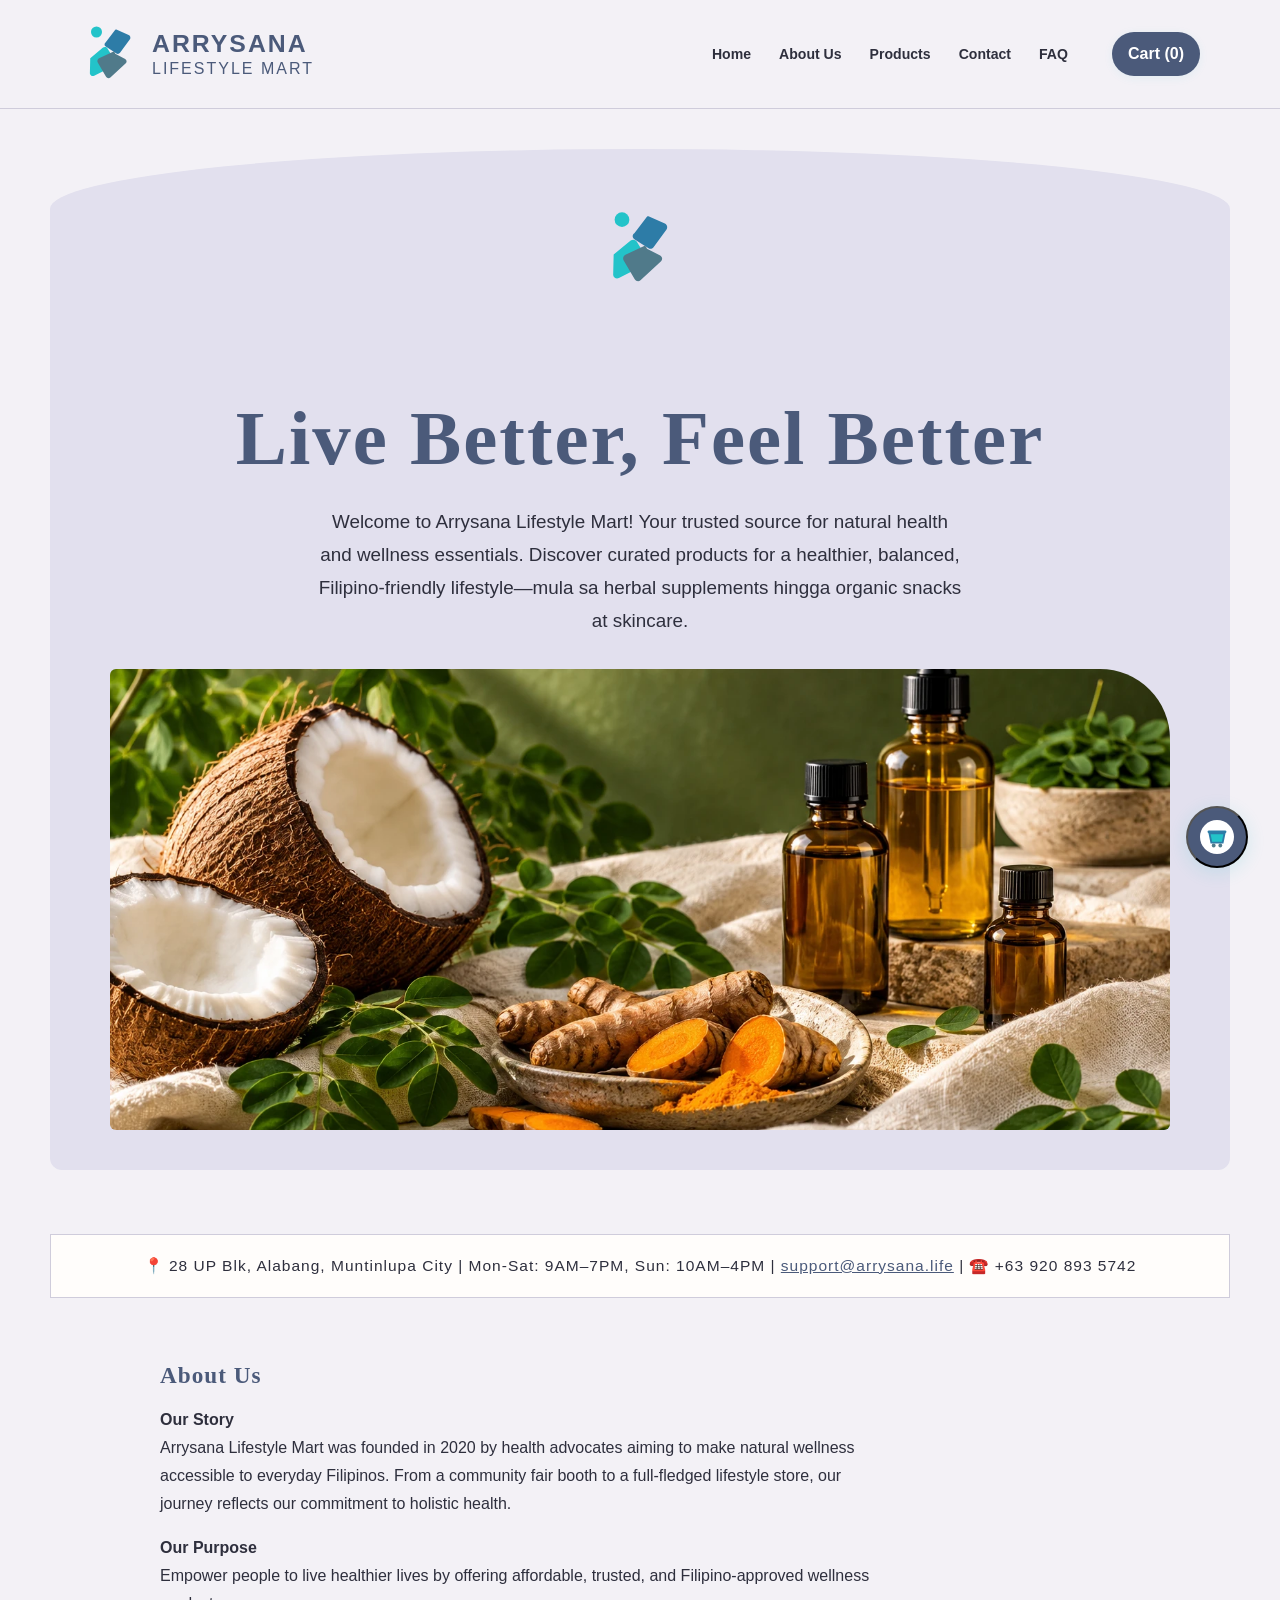
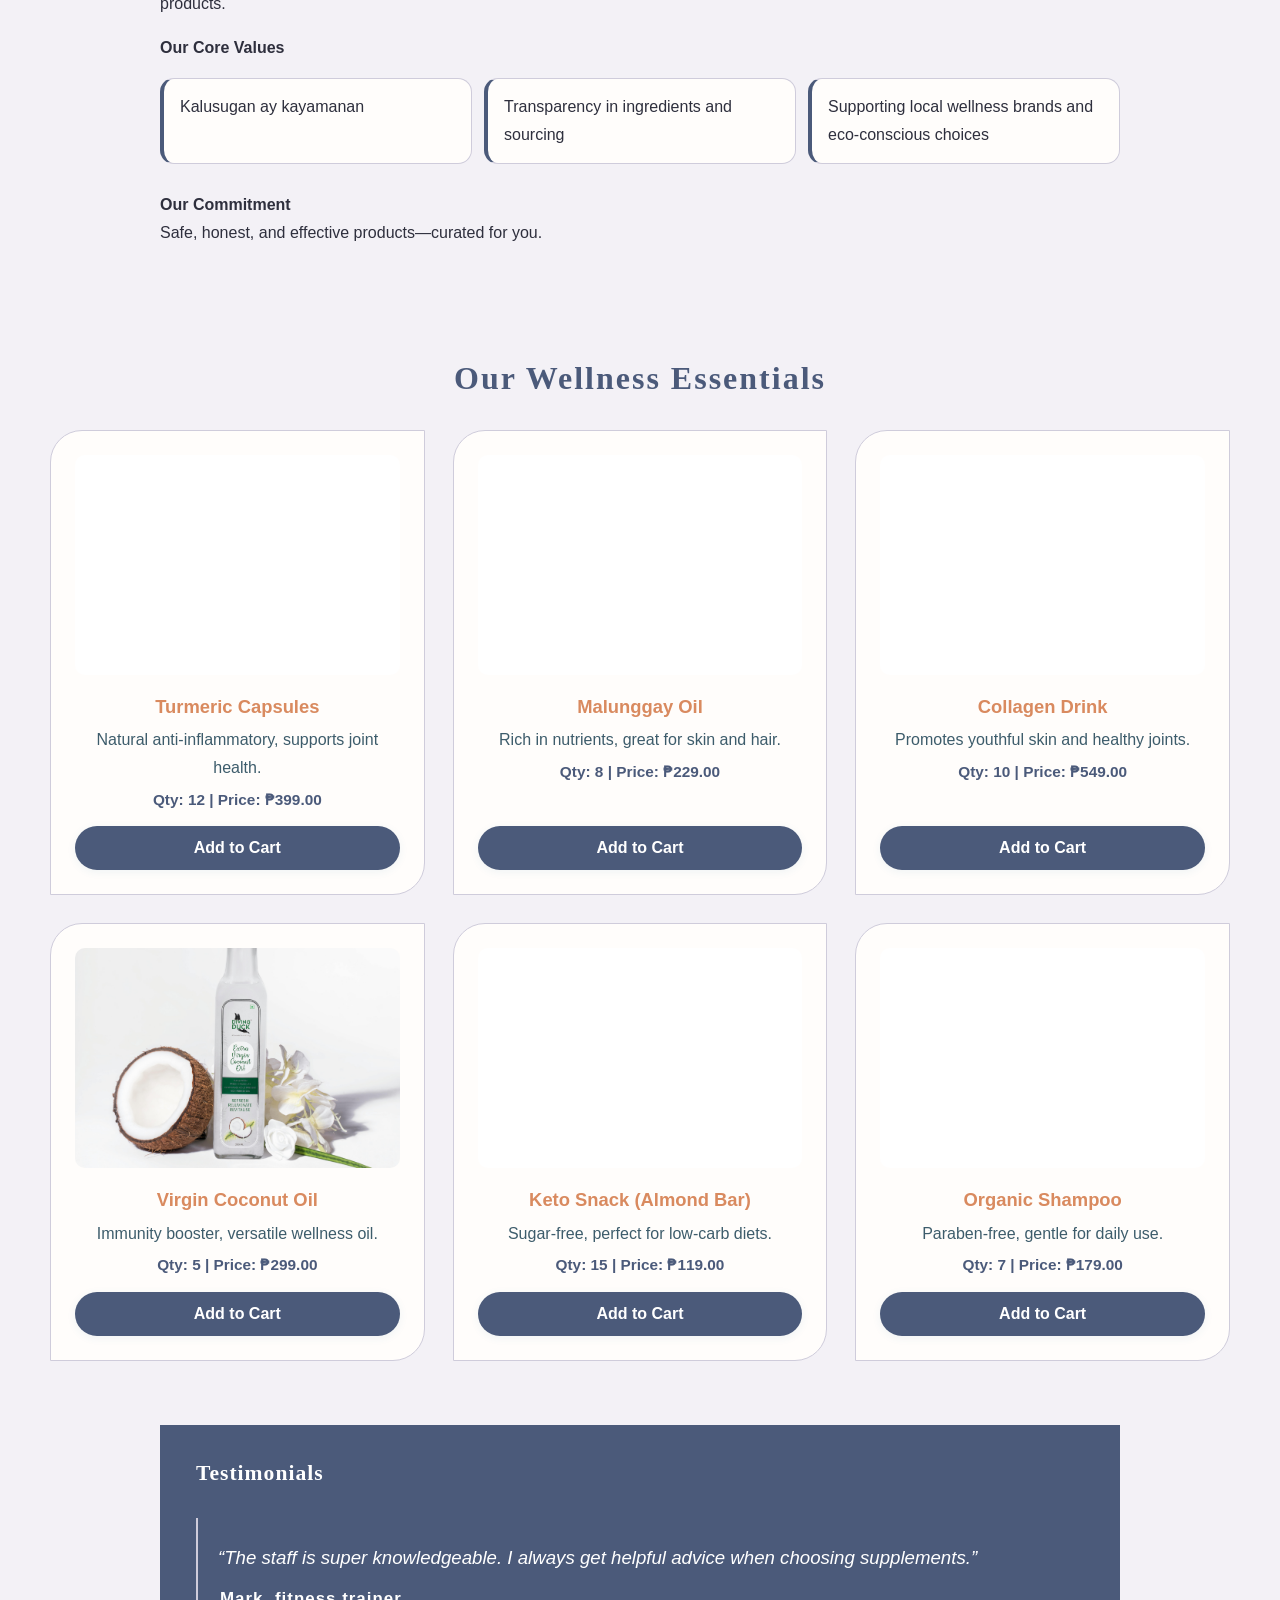
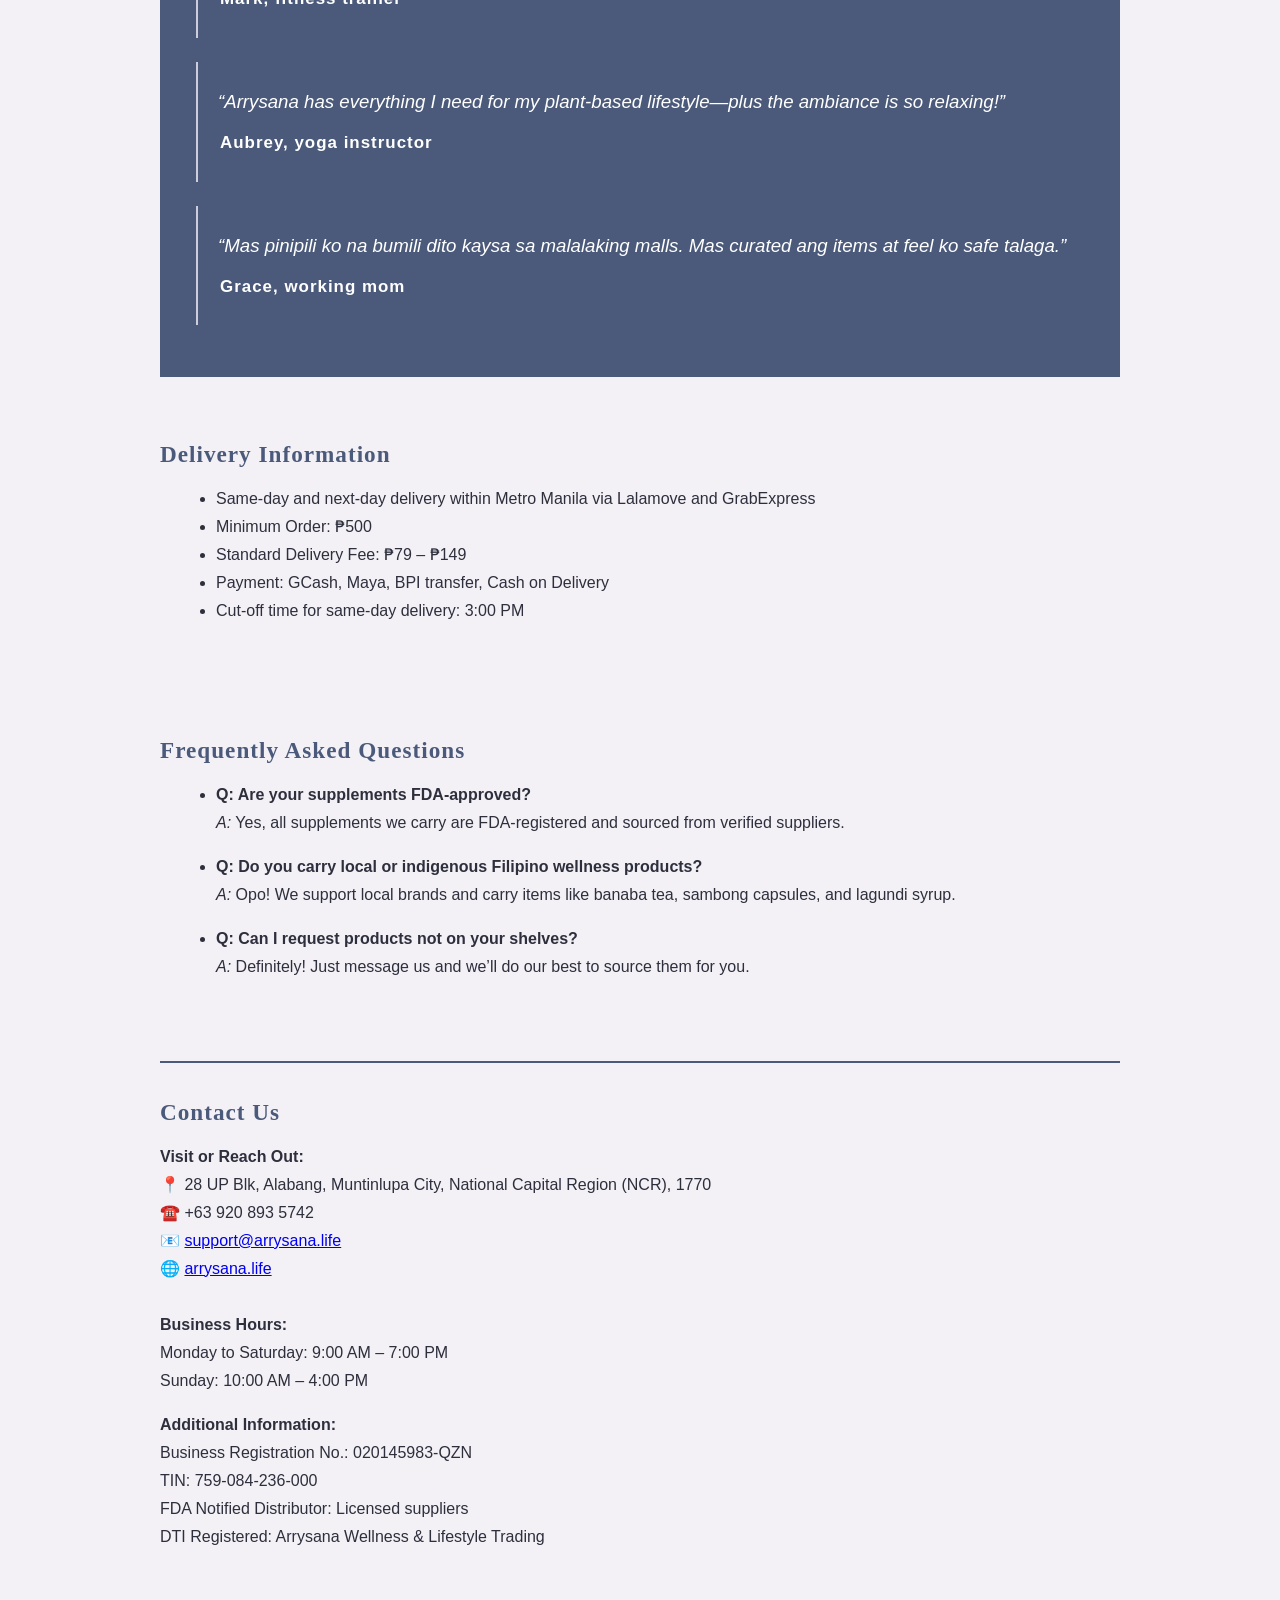
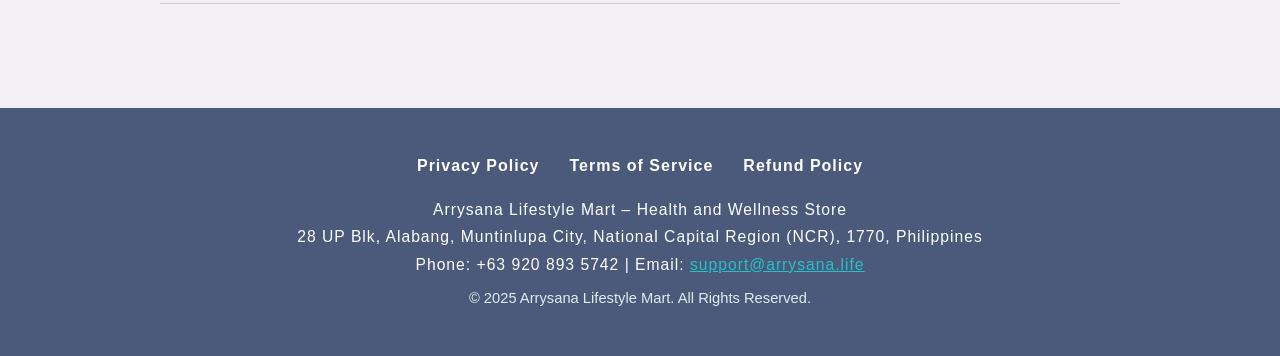
==== commit ccd99d81: "Update store address to 28 UP Blk, Alabang, Muntinlupa City; tidy product images and values layout" ====
--- a/index.html
+++ b/index.html
@@ -4,7 +4,7 @@
     <meta charset="UTF-8">
     <meta name="viewport" content="width=device-width, initial-scale=1.0">
     <title>Arrysana Lifestyle Mart – Health & Wellness Store</title>
-    <meta name="description" content="Arrysana Lifestyle Mart is your trusted source for natural health and wellness essentials in Quezon City, Philippines. Shop supplements, snacks, skincare, and more.">
+    <meta name="description" content="Arrysana Lifestyle Mart is your trusted source for natural health and wellness essentials in Muntinlupa City, Philippines. Shop supplements, snacks, skincare, and more.">
     <link rel="icon" type="image/png" href="image/LOGO.png">
     <link href="https://fonts.googleapis.com/css?family=Montserrat:400,600&display=swap" rel="stylesheet">
     <style>
@@ -631,7 +631,7 @@
 <figure class="refresh-hero-media refresh-hero-media-0"><img src="assets/hero-generated-v2.webp" alt="Illustrative Natural wellness still life" width="1536" height="1024" fetchpriority="high" decoding="async"></figure>
 </section>
         <div class="info-bar">
-            📍 #16 Kalantiaw Street, Brgy. Krus Na Ligas, Quezon City | Mon-Sat: 9AM–7PM, Sun: 10AM–4PM | <a href="mailto:support@arrysana.life">support@arrysana.life</a> | ☎️ +63 920 893 5742
+            📍 28 UP Blk, Alabang, Muntinlupa City | Mon-Sat: 9AM–7PM, Sun: 10AM–4PM | <a href="mailto:support@arrysana.life">support@arrysana.life</a> | ☎️ +63 920 893 5742
         </div>
         <section class="about-section" id="about">
             <h2>About Us</h2>
@@ -756,7 +756,7 @@
             <h2>Contact Us</h2>
             <p>
                 <strong>Visit or Reach Out:</strong><br>
-                📍 #16 Kalantiaw Street, Barangay Krus Na Ligas, Quezon City, NCR, 1101<br>
+                📍 28 UP Blk, Alabang, Muntinlupa City, National Capital Region (NCR), 1770<br>
                 ☎️ +63 920 893 5742<br>
                 📧 <a href="mailto:support@arrysana.life">support@arrysana.life</a><br>
                 🌐 <a href="https://arrysana.life" target="_blank">arrysana.life</a><br>
@@ -769,7 +769,6 @@
                 <strong>Additional Information:</strong><br>
                 Business Registration No.: 020145983-QZN<br>
                 TIN: 759-084-236-000<br>
-                Mayor’s Permit: Issued by Quezon City LGU – Valid for 2024<br>
                 FDA Notified Distributor: Licensed suppliers<br>
                 DTI Registered: Arrysana Wellness & Lifestyle Trading
             </p>
@@ -809,7 +808,7 @@
         </div>
         <div class="footer-info">
             Arrysana Lifestyle Mart – Health and Wellness Store<br>
-            #16 Kalantiaw Street, Barangay Krus Na Ligas, Quezon City, NCR, 1101, Philippines<br>
+            28 UP Blk, Alabang, Muntinlupa City, National Capital Region (NCR), 1770, Philippines<br>
             Phone: +63 920 893 5742 | Email: <a href="mailto:support@arrysana.life">support@arrysana.life</a>
         </div>
         <div class="footer-copyright">
--- a/polish.css
+++ b/polish.css
@@ -121,3 +121,21 @@
 .refresh-hero-media-3 { border-radius:80px 8px 80px 8px; }
 .refresh-hero-media-4 { border-radius:8px; box-shadow:12px 12px 0 color-mix(in srgb,currentColor 12%,transparent); }
 @media(max-width:767px) { .refresh-hero-media { margin-top:1.5rem; } .refresh-hero-media img { height:260px; } .refresh-hero-media-1 { border-radius:70px 70px 8px 8px; } }
+
+/* === Quick fix 2026-11-07: layout cleanup === */
+/* Product photos fill the card instead of sitting small in the middle */
+.product-card .product-image, .product-card .product-img, .product-card > div:first-child:has(img) { width: 100%; padding: 0; background: none; }
+.product-card img { display: block; width: 100%; height: auto; aspect-ratio: 1 / 1; object-fit: cover; margin: 0 0 18px; border-radius: 22px 0 22px 0; background: #fff; }
+.product-card { display: flex; flex-direction: column; }
+.product-card button { margin-top: auto; }
+/* Core values: clean cards, no stray bullets */
+.core-values { list-style: none; padding: 0; margin: 12px 0 20px; grid-template-columns: repeat(3, minmax(0,1fr)); gap: 12px; }
+.core-values li { list-style: none; border: 1px solid var(--line); border-left: 4px solid var(--brand); border-radius: 14px; padding: 14px 16px; background: var(--surface); }
+.core-values li::marker { content: none; }
+/* Info bar: tidy items */
+.info-bar { text-align: center; line-height: 1.7; }
+@media (max-width: 900px) { .core-values { grid-template-columns: 1fr; } }
+@media (max-width: 600px) {
+  .info-bar { text-align: left; font-size: .92rem; }
+  .product-card img { aspect-ratio: 4 / 3; }
+}
